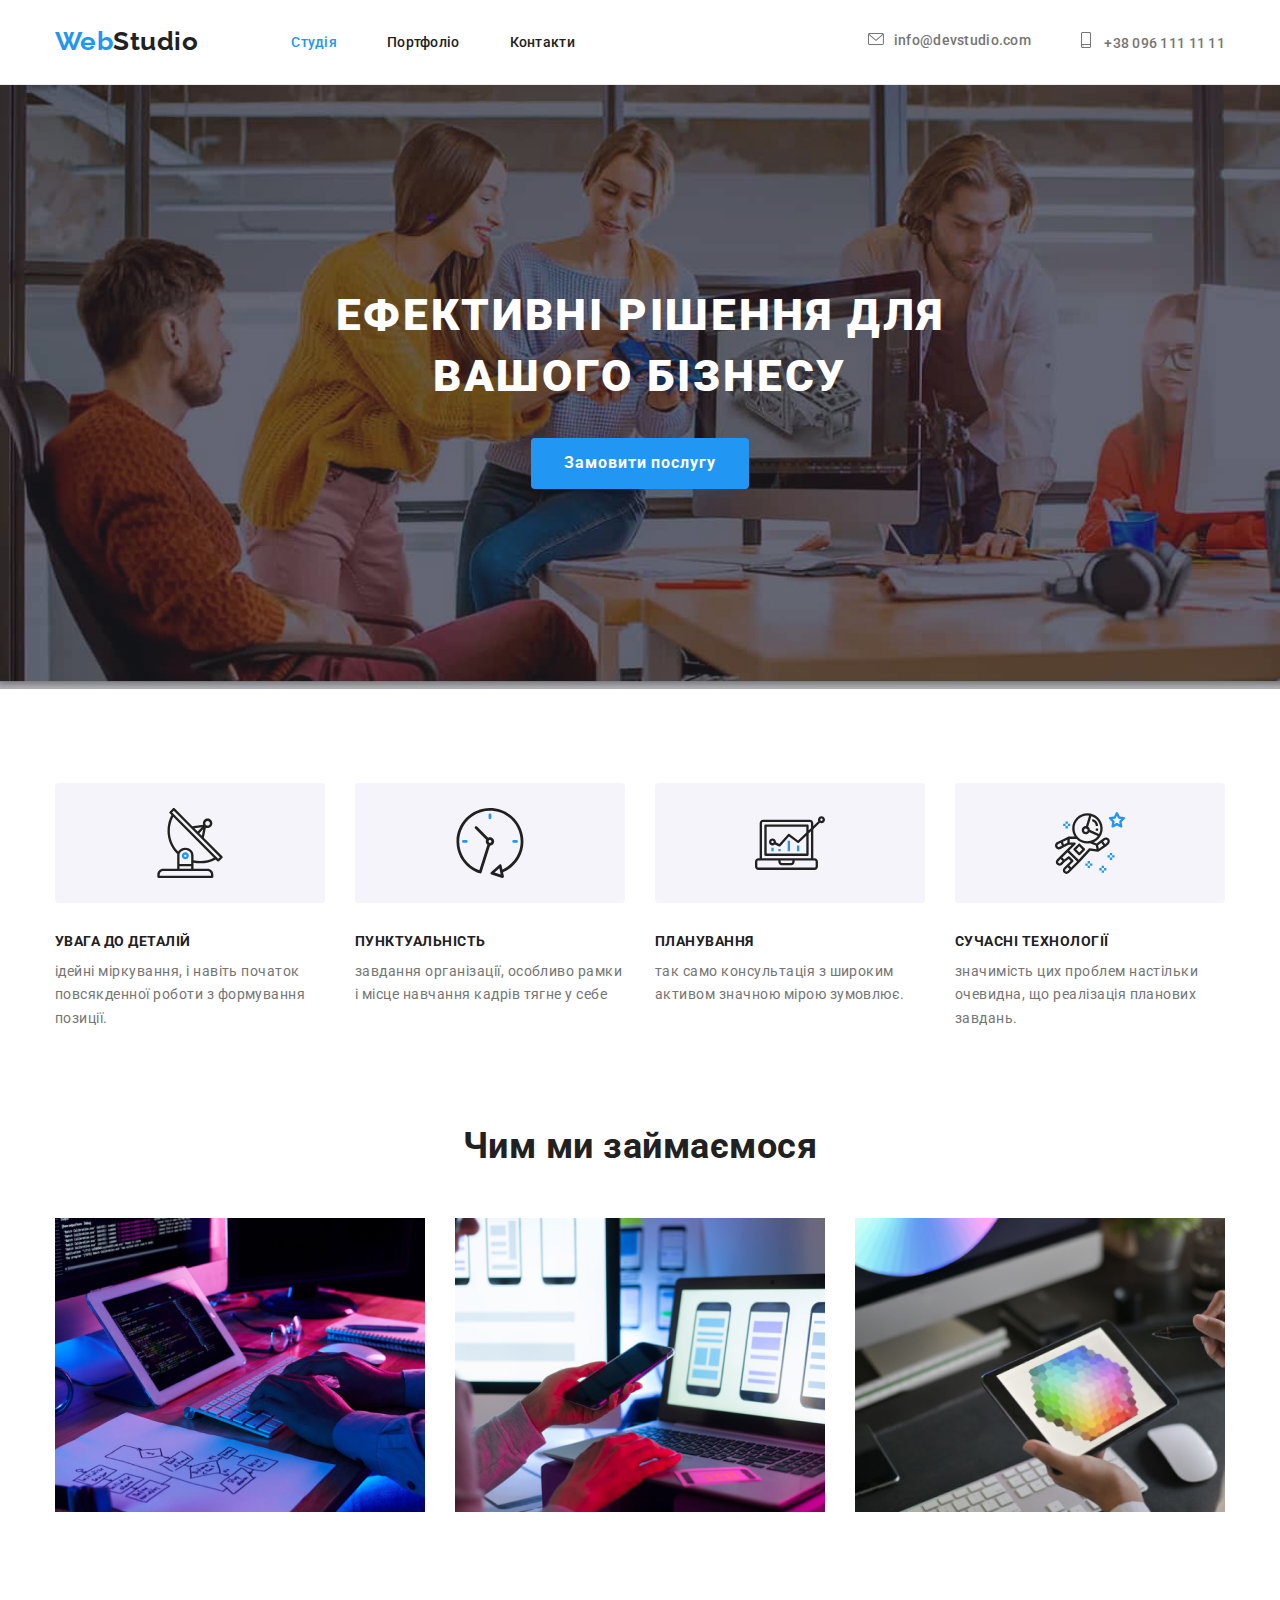
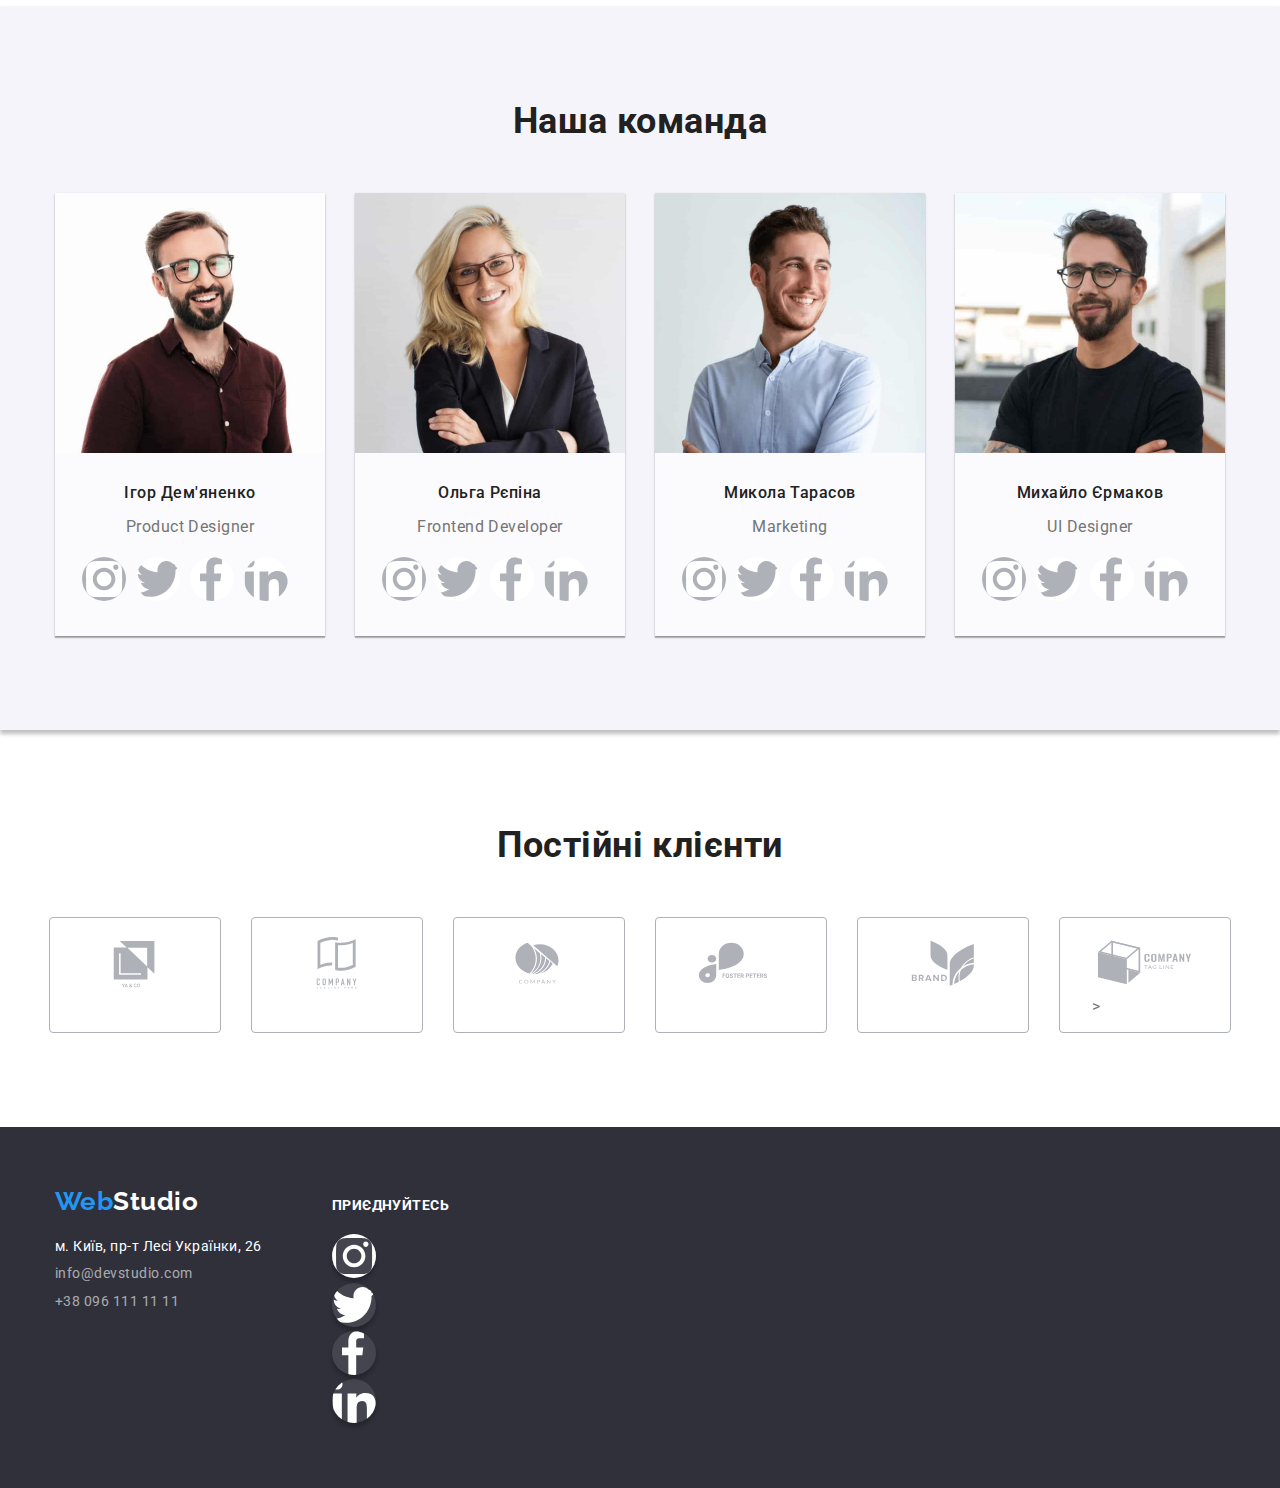
==== index.html @ 857926a3 "create-mistake" ====
<!DOCTYPE html>
<html lang="uk">
  <head>
    <meta charset="UTF-8" />
    <meta http-equiv="X-UA-Compatible" content="IE=edge" />
    <meta name="viewport" content="width=device-width, initial-scale=1.0" />
    <title>webStudio</title>
    <link
      href="https://fonts.googleapis.com/css2?family=Raleway:wght@700&family=Roboto+Condensed:wght@700&family=Roboto:wght@400;500;700;900&display=swap"
      rel="stylesheet"
    />
    <link
      rel="stylesheet"
      href="https://cdnjs.cloudflare.com/ajax/libs/modern-normalize/1.1.0/modern-normalize.min.css"
    />
    <link rel="stylesheet" href="./styles-css/styles.css" />
  </head>
  <body>
    <!--navigation-->

    <header class="page-header">
      <div class="conteiner main-container">
        <div class="naw-link">
          <nav class="naw-content">
            <a href="./index.html" class="logo-accent">
              Web<span class="logo">Studio</span></a>
            <ul class="site-nav list">
              <li class="item">
                <a href="./index.html" class="link current">Студія</a>
              </li>
              <li class="item">
                <a href="./portfolio.html" class="link">Портфоліо</a>
              </li>
              <li class="item"><a href="#" class="link">Контакти</a></li>
            </ul>
          </nav>
          <ul class="contact-nav list">
            <li class="contact-wrap">
              <a href="mailto:info@devstudio.com" class="contacts"> <svg viewBox="0 0 43 32" width="16" class="icon-contacts">
                <use xlink:href="./images/symbol-defs.svg#icon-envelope"></use>
              </svg>info@devstudio.com </a>
            </li>
            <li class="contact-wrap">
              <a href="tel:+380961111111" class="contacts"> <svg viewBox="0 0 20 32" width="10"class="icon-contacts">
                <use xlink:href="./images/symbol-defs.svg#icon-smartphone">
              </svg> +38 096 111 11 11</a>
            </li>
          </ul>
        </div>
      </div>
    </header>
    <main>
      <!--hero section-->
      <section class="hero">
        <div class="conteiner conteiner-hero">
         <h1 class="hero-title">Ефективні рішення для вашого бізнесу</h1>
          <button type="button" class="buttons-hero">Замовити послугу</button>
        </div>
      </section>
      <!--about section-->
      <section class="section section-about">
        <div class="conteiner container-about">
          
          <h2 class="visually-hidden">о компанії</h2>
          <ul class="feature list">
            <li class="feauter-item">
              <div class="icon-feauter"><svg viewBox="0 0 32 32" width="70">
                <use xlink:href="./images/symbol-defs.svg#icon-antenna"></use>
              </svg></div>
              <h3 class="title">увага до деталій</h3>
              <p class="text-feature">
                ідейні міркування, i навіть початок повсякденної роботи з
                формування позиції.
              </p>
            </li>
            <li class="feauter-item">
              <div class="icon-feauter"><svg viewBox="0 0 32 32" width="70">
                <use xlink:href="./images/symbol-defs.svg#icon-clock"></use>
              </svg></div>
              <h3 class="title">пунктуальність</h3>
              <p class="text-feature">
                завдання організації, особливо рамки i місце навчання кадрів
                тягне у себе
              </p>
            </li>
            <li class="feauter-item">
              <div class="icon-feauter">
              <svg viewBox="0 0 32 32" width="70">
                <use xlink:href="./images/symbol-defs.svg#icon-computer"></use>
              </svg>
              </div>
              <h3 class="title">планування</h3>
              <p class="text-feature">
                так само консультація з широким активом значною мірою зумовлює.
              </p>
            </li>
            <li class="feauter-item">
              <div class="icon-feauter">
              <svg viewBox="0 0 32 32" width="70">
                <use xlink:href="./images/symbol-defs.svg#icon-astronaut"></use>
              </svg>
              </div>
              <h3 class="title">сучасні технології</h3>
              <p class="text-feature">
                значимість цих проблем настільки очевидна, що реалізація
                планових завдань.
              </p>
            </li>
          </ul>
        </div>
      </section>
      <!--about prodgect-->
      <section class="section section-prodgect">
        <div class="conteiner container-prodgect">
          <h2 class="section-title">Чим ми займаємося</h2>
          <ul class="list prodgect-list">
            <li class="prodgect-item">
              <img
                class="img-item"
                src="./images/about-img-1.jpg"
                alt="створення сайту"
                width="370"
              />
            </li>
            <li class="prodgect-item">
              <img
                class="img-item"
                src="./images/about-img-2.jpg"
                alt="створення мобільних додатків"
                width="370"
              />
            </li>
            <li class="prodgect-item">
              <img
                class="img-item"
                src="./images/about-img-3.jpg"
                alt="нові технології"
                width="370"
              />
            </li>
          </ul>
        </div>
      </section>
      <!--about employees-->
      <section class="section section-employees">
        <div class="conteiner container-emploees">
          <h2 class="section-title">Наша команда</h2>
          <ul class="employees list">
            <li class="employees-item">
              <img
                class="item-employees"
                src="./images/our-emploeer-1.jpg"
                alt="працівник "
                width="270"
              />
              <div class="text-worker">
              <h3 class="coworcer">Ігор Дем'яненко</h3>
              <p class="work">Product Designer</p>
              <ul class="list icon-link">
                <li><a  href=""> <svg viewbox=" 0 0 100 100" width="20" class="icon icon-instagram"> <use xlink:href="./images/symbol-defs.svg#icon-instagram "></use></svg> </a> </li>
                <li><a href=""> <svg viewbox=" 0 0 100 100" width="20" class="icon icon-twitter">
                  <use xlink:href="./images/symbol-defs.svg#icon-twitter "></use>
                </svg> </a> </li>
                <li><a href=""> <svg viewbox=" 0 0 100 100" width="20" class="icon icon-facebook">
                    <use xlink:href="./images/symbol-defs.svg#icon-facebook "></use>
                  </svg></a></li>
                <li><a href=""> <svg viewbox=" 0 0 100 100" width="20" class="icon icon-linkedin">
                    <use xlink:href="./images/symbol-defs.svg#icon-linkedin"></use>
                  </svg> </a></li>
              </ul>
              </div>
            </li>
            <li class="employees-item">
              <img
                class="item-employees"
                src="./images/our-emploeer-2.jpg"
                alt="працівник"
                width="270"
              />
              <div class="text-worker">
              <h3 class="coworcer">Ольга Рєпіна</h3>
              <p class="work">Frontend Developer</p>
              <ul class="list icon-link">
                <li><a href=""> <svg viewbox=" 0 0 100 100" width="20" class="icon icon-instagram">
                      <use xlink:href="./images/symbol-defs.svg#icon-instagram "></use>
                    </svg></a> </li>
                <li><a href=""> <svg viewbox=" 0 0 100 100" width="20" class="icon icon-twitter">
                      <use xlink:href="./images/symbol-defs.svg#icon-twitter "></use>
                    </svg></a> </li>
                <li><a href=""> <svg viewbox=" 0 0 100 100" width="20" class="icon icon-facebook">
                      <use xlink:href="./images/symbol-defs.svg#icon-facebook "></use>
                    </svg></a></li>
                <li><a href=""> <svg viewbox=" 0 0 100 100" width="20" class="icon icon-linkedin">
                      <use xlink:href="./images/symbol-defs.svg#icon-linkedin"></use>
                    </svg></a></li>
              </ul>
              </div>
            </li>
            <li class="employees-item">
              <img
                class="item-employees"
                src="./images/our-emploeer-3.jpg"
                alt="працівник"
                width="270"
              />
              <div class="text-worker">
              <h3 class="coworcer">Микола Тарасов</h3>
              <p class="work">Marketing</p>
              <ul class="list icon-link">
                <li><a href=""> <svg viewbox=" 0 0 100 100" width="20" class="icon icon-instagram">
                      <use xlink:href="./images/symbol-defs.svg#icon-instagram "></use>
                    </svg> </a> </li>
                <li><a href=""> <svg viewbox=" 0 0 100 100" width="20" class="icon icon-twitter">
                      <use xlink:href="./images/symbol-defs.svg#icon-twitter "></use>
                    </svg></a> </li>
                <li><a href=""> <svg viewbox=" 0 0 100 100" width="20" class="icon icon-facebook">
                      <use xlink:href="./images/symbol-defs.svg#icon-facebook "></use>
                    </svg> </a></li>
                <li><a href=""> <svg viewbox=" 0 0 100 100" width="20" class="icon icon-linkedin">
                      <use xlink:href="./images/symbol-defs.svg#icon-linkedin"></use>
                    </svg>  </a></li>
              </ul>
              </div>
            </li>
            <li class="employees-item">
              <img
                class="item-employees"
                src="./images/our-emploeer-4.jpg"
                alt="працівник"
                width="270"
              />
              <div class="text-worker">
              <h3 class="coworcer">Михайло Єрмаков</h3>
              <p class="work">UI Designer</p>
              <ul class="list icon-link">
                <li><a href=""> <svg viewbox=" 0 0 100 100" width="20" class="icon icon-instagram">
                      <use xlink:href="./images/symbol-defs.svg#icon-instagram "></use>
                    </svg> </a> </li>
                <li><a href=""> <svg viewbox=" 0 0 100 100" width="20" class="icon icon-twitter">
                      <use xlink:href="./images/symbol-defs.svg#icon-twitter "></use>
                    </svg> </a> </li>
                <li><a href=""> <svg viewbox=" 0 0 100 100" width="20" class="icon icon-facebook">
                      <use xlink:href="./images/symbol-defs.svg#icon-facebook "></use>
                    </svg></a></li>
                <li><a href=""> <svg viewbox=" 0 0 100 100" width="20" class="icon icon-linkedin">
                      <use xlink:href="./images/symbol-defs.svg#icon-linkedin"></use>
                    </svg></a></li>
              </ul>
              </div>
            </li>
          </ul>
        </div>
      </section>
      <!-- our clients -->
      <section class="section section-clients ">
        <div class="conteiner">
        <h2 class="  section-title">Постійні клієнти</h2>
        <ul class="list our-clients" >
          <li class="item-clients"><a href=""><svg viewBox="0 0 57 32" width="106"  class ="icon-clients"><use xlink:href="./images/symbol-defs.svg#icon-yoco"></use></svg></a></li>
          <li class="item-clients"><a href=""><svg viewBox="0 0 57 32" width="106"class="icon-clients"> <use xlink:href="./images/symbol-defs.svg#icon-taglinhere"></use></svg></a></li>
          <li class="item-clients"><a href=""><svg viewBox="0 0 57 32" width="106" class="icon-clients"><use xlink:href="./images/symbol-defs.svg#icon-company"></use> </svg></a> </li>
          <li class="item-clients"><a href=""><svg viewBox="0 0 57 32" width="106" class="icon-clients"><use xlink:href="./images/symbol-defs.svg#icon-fosterpeters"></use> </svg></a> </li>
          <li class="item-clients"><a href=""><svg viewBox="0 0 57 32" width="106"class="icon-clients"><use xlink:href="./images/symbol-defs.svg#icon-brend"></use></svg></a></li>
          <li class="item-clients"><a href=""><svg viewBox="0 0 57 32" width="106" class="icon-clients"><use xlink:href="./images/symbol-defs.svg#icon-tagline"></use> </svg></a>></a> </li>
        </ul>
        </div>
      </section>
    </main>

    <!--about footer-->
    <footer class="footer">
      <div class=" conteiner footer-link">
      <div class=" conteiner-foot">
        <a href="./index.html" class="foot-accent"
          >Web<span class="logo-foot">Studio</span>
        </a>
        <address>
          <ul class="adress-foot list">
            <li class="foot-item">
              <a
                href="https://maps.google.ua"
                target="_blank"
                rel="noopener noreferre"
                class="adress"
                >м. Київ, пр-т Лесі Українки, 26
              </a>
            </li>
            <li class="foot-item">
              <a href="mailto:info@devstudio.com" class="adress item"
                >info@devstudio.com</a
              >
            </li>
            <li class="foot-item">
              <a href="tel:+380961111111" class="adress item"
                >+38 096 111 11 11</a
              >
            </li>
          </ul>
        </address>
      </div>
      <div class="social-link">
        <h4 class="title-social">приєднуйтесь</h4>
        <ul class="social-footer list">
          <li class="icon-social"> <a href=""></a> <svg viewbox=" 0 0 100 100" width="20"   class="icon-footer icon-instagram">
              <use xlink:href="./images/symbol-defs.svg#icon-instagram "></use>
            </svg><a></a></li>
          <li class="icon-social"><a href=""> <svg viewbox=" 0 0 100 100" width="20" class="icon-footer icon-twitter">
              <use xlink:href="./images/symbol-defs.svg#icon-twitter "></use>
            </svg></a></li>
          <li class="icon-social"><a href=""> <svg viewbox=" 0 0 100 100" width="20" class="icon-footer icon-facebook">
              <use xlink:href="./images/symbol-defs.svg#icon-facebook "></use>
            </svg></a></li>
          <li class="icon-social"><a href=""> <svg viewbox=" 0 0 100 100" width="20" class="icon-footer icon-linkedin">
              <use xlink:href="./images/symbol-defs.svg#icon-linkedin"></use>
            </svg></a></li>
        </ul>
      </div>
      </div>
    </footer>
  </body>
</html>
---- styles-css/styles.css ----
:root {
  --primary-text-color:#757575 ;
  --title-text-color:#212121 ;
  --accent-text: #2196F3 ;
  --accent-battons-hover:#188CE8;
  --background-main-color:#F5F5F5;
  --background-second-color : #F5F4FA;
  --bacground-accent-color:#2F303A ;
  --white-color:#FFFFFF ;
  --background-footer-color:#2F303A;
  --color-wite-transporet:rgba(255, 255, 255, 0.6);
  --background-icon: #AFB1B8;
}
h1, h2, h3, h4, h5 ,h6, ul, p {
    margin:0;
}
ul{
    padding-left: 0; 
    margin: 0;
}
body {
 background-color:var(--background-color) ;
 color: var(--primary-text-color);
 font-family: Roboto, sans-serif;
 letter-spacing: 0.03em;
}
a{
    text-decoration: none;
}

.conteiner {
    width: 1200px;
    margin: 0 auto;
    padding-left: 15px;
    padding-right: 15px;

}
/* hide */
.visually-hidden {
    position: absolute;
    white-space: nowrap;
    width: 1px;
    height: 1px;
    overflow: hidden;
    border: 0;
    padding: 0;
    clip: rect(0 0 0 0);
    clip-path: inset(50%);
    margin: -1px;
}
.list {
    list-style: none;
}
 /* heder  */
 
 
 .page-header {
    background-color: var(--color-wite-transporet);
    border-bottom: 1px solid #ECECEC;
 }

/* логотип */
.logo-accent {
    color: var(--accent-text);
}
.logo {
  color: var(--title-text-color)  ;
}
.logo-accent {
    margin-right: 93px;
    padding-top: 24px;
    padding-bottom: 25px;
    display: block;
    font-family: 'Raleway', sans-serif;
    font-size: 26px;
    font-weight:700;
    line-height:1.19 ;
    text-decoration: none;


    
}
/* main naw */
 .naw-link {
    display: flex;
    align-items: center;
}
/* навигация  */
.naw-content{
    display: flex;
    align-items: center;
}

.site-nav {
    display: flex;
}
.site-nav .item {
    margin-right: 50px;
}
.site-nav .item:last-child {
    margin-right: 0;
}
 .site-nav .link {
    display: block;
    padding-top: 32px;
    padding-bottom: 32px;
    
    color: var(--title-text-color);
    font-weight: 500;
    font-size: 14px;
    line-height: 1.2;
    letter-spacing: 0.02em;
    text-decoration:none;
    
}
.site-nav .link:hover,
.site-nav .link:focus {
    color: var(--accent-text);
}
.site-nav .link.current {
    color: var(--accent-text);
    } 
   
    /* contact-nav */
    

  .icon-contacts {
    margin-right: 10px;
  }
 
.contact-nav { 
    display: flex;
    margin-left: auto;
}
        
  .contact-wrap:first-of-type { 
    margin-right:50px;
}
 .icon-contacts{
fill: currentColor;
 }
 .contact-wrap:hover svg{
    fill: var(--accent-text);
 }
.contact-wrap .contacts {
    display: block;
    padding-top: 32px;
    padding-bottom: 32px;
    margin-right:0 ;

    color:var(--primary-text-color);
    font-weight: 500;
    font-size: 14px;
    line-height: 1.2;
    letter-spacing: 0.02em;
    text-decoration: none;
    
}

.contact-nav .contacts:hover,
.contact-nav .contacts:focus {
    color: var(--accent-text);
}
.contact-nav .contacts.current {
    color:var(--accent-text);
}

/* hero */
.hero {
    background-image:linear-gradient( rgba(47, 48, 58, 0.4),rgba(47, 48, 58, 0.4)) , url("../images/heroimg.jpg") ;
    background-repeat: no-repeat;
    background-size: cover;
    margin: auto;
    text-align: center;
    padding-top: 200px;
    padding-bottom: 200px;
    max-width: 1600px;
    margin: 0 auto;
}


    .hero .hero-title {
    max-width: 696px;
    margin: 0 auto 30px;


    color: var(--white-color);
    font-weight: 900;
    font-size: 44px;
    line-height:1.4;
    letter-spacing: 0.06em;
    text-align: center;
    text-transform: uppercase;
     }

.buttons-hero {
    color: var(--white-color);
    background-color: var(--accent-text);
    font-family: Roboto;
    font-weight: 700;
    font-size: 16px;
    line-height: 1.8;
    letter-spacing: 0.06em;

    cursor: pointer;
    border-radius: 4px;
    padding: 10px 32px;
    min-width: 216px;
    
    text-align: center;
    border: 1px solid transparent
    }

 .buttons-hero:hover,
 .buttons-hero:focus {
    background-color: var(--accent-battons-hover);
    
 }

 /* about section */
 .feature{
    display: flex;
    flex-wrap: wrap;
    
 }
 .feauter-item{
    flex-basis: calc(100% / 4 - 30px);
    margin-left: 30px;}
   
.feature :first-child {
    margin-left: 0px;
}
   
 .section-about {
    padding-top: 94px;
    padding-bottom: 94px;
 }

.section .section-title {
    color: var(--title-text-color);
    font-weight: 700;
    font-size: 36px;
    line-height: 1.2;
    text-align: center;
    margin-bottom: 50px;
    
}
.feature .title { 
  color:var(--title-text-color) ; 
    font-weight: 700;
    font-size: 14px;
    line-height: 1.2;
    text-transform: uppercase;
    margin-bottom: 10px;

    
}
.feature .text-feature {
    font-weight: 400;
    font-size: 14px;
    line-height: 1.7;
    width: 270px; 
    display: block;
    
}
/* about-prodgect */
.icon-feauter{
    display: flex;
    align-items: center;
    justify-content: center;
    border-radius: 4px;
    background-color: #F5F4FA;
    padding: 25px 100px;
    margin-bottom: 30px;
}

.prodgect-list{
    display: flex;
}

.prodgect-item {
    flex-basis: calc(100% / 3);
    margin-right:  30px;
    }
 .prodgect-item:last-of-type {
        margin-right: 0 ;
    }
    
.img-item {
    display: block;
    }
.section-prodgect{
    padding-bottom: 94px;
}

   
/* employee list */
.section-employees{
    padding-top: 94px;
    padding-bottom: 94px;
    background-color: var(--background-second-color);
    box-shadow: 0px 4px 4px rgba(0, 0, 0, 0.25);
}
.employees {
    display: flex;
    flex-wrap: wrap;
    margin-right: -30px;
    
}
.employees-item {
    display: block;
}
.employees-item {
    flex-basis: calc(100% / 4 -30px);
    margin-right: 30px;
    text-align: center;
    box-shadow: 0px 1px 3px rgba(0, 0, 0, 0.12), 0px 1px 1px rgba(0, 0, 0, 0.14), 0px 2px 1px rgba(0, 0, 0, 0.2);
    }
.item-employees {
    display: block;
    max-width: 100%;
}

.employees .coworcer  {
    color: var(--title-text-color);
    font-weight: 500;
    font-size: 16px;
    line-height: 1.2;
    margin-bottom: 10px;
}
  .coworcer .work {
  font-weight: 400;
  font-size: 16px;
  line-height: 1.2;
  
  }
.text-worker{
    padding-top: 30px;
    padding-bottom: 30px ;
    background-color: var(--color-wite-transporet);
}
.icon-link {
    display: flex;
    justify-content: center;
    }
 
   .icon {
   width:44px ;
   height:44px;
   margin-top: 16px;
   margin-right: 10px;
   fill: var(--background-icon);
   background: var(--white-color);
   background-size: 20px;
   border-radius: 50%
}
    
   .icon:hover,
   .icon:focus{
    background: var(--accent-text);
    fill: var(--white-color);
   }
  
   
    
    
/* our-clients */
.section-clients {
    padding-top: 94px;
    padding-bottom: 94px;
}

.our-clients{
   display: flex;
   justify-content: center;
}
 .item-clients {
    margin-right: 30px;
    border-radius: 4px;
    border: 1px solid var(--background-icon);
    fill: var(--background-icon);
    border: 1px solid var(--background-icon);
    padding: 16px 32px;
    }
.icon-clients {
    fill: var(--background-icon);
    
    }
    .item-clients:last-of-type{
            margin-right: 0;}
    
    
        .icon-clients:hover,
        .icon-clients:focus {
          fill: #2196F3 ;
        }
        .item-clients:hover ,
        .item-clients:focus {
        border: 1px solid #2196F3;
        }
    
    
/* footer */


.footer {
    background-color:var(--background-footer-color) ;
    padding-top: 60px;
    padding-left: 0px;
    padding-bottom: 60px;
}
 
.foot-accent {
display: inline-block;

    color: var(--accent-text);
    font-family: Raleway ;
    font-size: 26px;
    font-weight: 700;
    margin-bottom: 20px;
}
 .logo-foot {
        color: var(--white-color);
        }
  .foot-item {
    margin-bottom: 9px;
}

.adress-foot .adress {
    color: var(--white-color);
    font-style: normal;
    text-decoration: none;
    font-size: 14px;
}
 .adress-foot .item {
    color: var(--color-wite-transporet);
 }
.adress-foot .adress:hover ,
.adress-foot .adress:focus {
    color: var(--accent-text);
}
 .adress-foot :last-child {
    margin-bottom: 0px;
}
 /* social network */
 
   .footer-link {
    display: flex;
    align-items: baseline;
    
    }
    
    .social-link {
   
    margin-left: 70px;
    }
    
    .icon-footer {
        
    fill: var(--white-color);
    border-radius: 50%;
    background-color: rgba(255, 255, 255, 0.1) ;
    box-sizing: border-box;
    width: 44px;
    height: 44px;
    box-shadow: 0px 4px 4px rgba(0, 0, 0, 0.25);
    }

.icon-footer:hover,
.icon-footer:focus {
    background-color: var(--accent-battons-hover);
}

    
    .title-social {
    display: inline-block;
    margin-bottom: 20px;
    font-family: Roboto;
    font-weight: 700;
    color: var(--white-color);
    font-size: 14px;
    line-height: 1.14em;
    letter-spacing: 0.03em;
    text-transform: uppercase;
 }

/* portfolio navigations  */
.section-portfolio {
    padding-top: 94px;
    padding-bottom: 94px;

}
.filter {
    display: flex;
    justify-content: center;
    margin-bottom: 50px;
    
    
}
.item-button {
    margin-left: 8px;
    
    
}
 .item-button:first-of-type {
    margin-left: 0;
 }
.buttons {
    cursor: pointer;
    border-radius: 4px;
    padding: 6px 22px;
    min-width: 103px;
    border: 1px solid transparent;
    
    
   background-color:var(--background-second-color) ;
   color: var(--title-text-color);
   font-family: Roboto;
   font-weight: 500;
   font-size: 16px;
   line-height: 1.6;
   font-family: Roboto;
   }


.buttons:hover,
.buttons:focus {
background-color: var(--accent-text);
border:1px solid transparent ;
color: var(--white-color);
box-shadow: 0px 4px 4px rgba(0, 0, 0, 0.25);
}

/* portfolio prodjekt */ 

.project{
    padding: 0;
    display: flex;
    flex-wrap: wrap;
    gap: 30px ;
    
}
 .project >.item-work {
    flex-basis: calc(100% / 3 - 30px);
   
 }
 
 .img-work {
    display: block;
    max-width: 100%;
 }
 .cards-name {
    padding: 20px 24px;
    border: 1px solid #EEEEEE;
    border-top: none;
          
 }

.title-project {
    color: var(--title-text-color);
    font-weight: 700;
    font-size: 18px;
    line-height: 2;
    letter-spacing: 0.06em ;
    margin-bottom: 4px;
    
}
.work {
    font-weight: 400;
    color: var(--primary-text-color);
    font-size: 16px;
    line-height: 1.8;
    }

.link-img {
display:block;
}
.link-img:hover,
.link-img:focus {
box-shadow:0px 4px 4px rgba(0, 0, 0, 0.25);
}
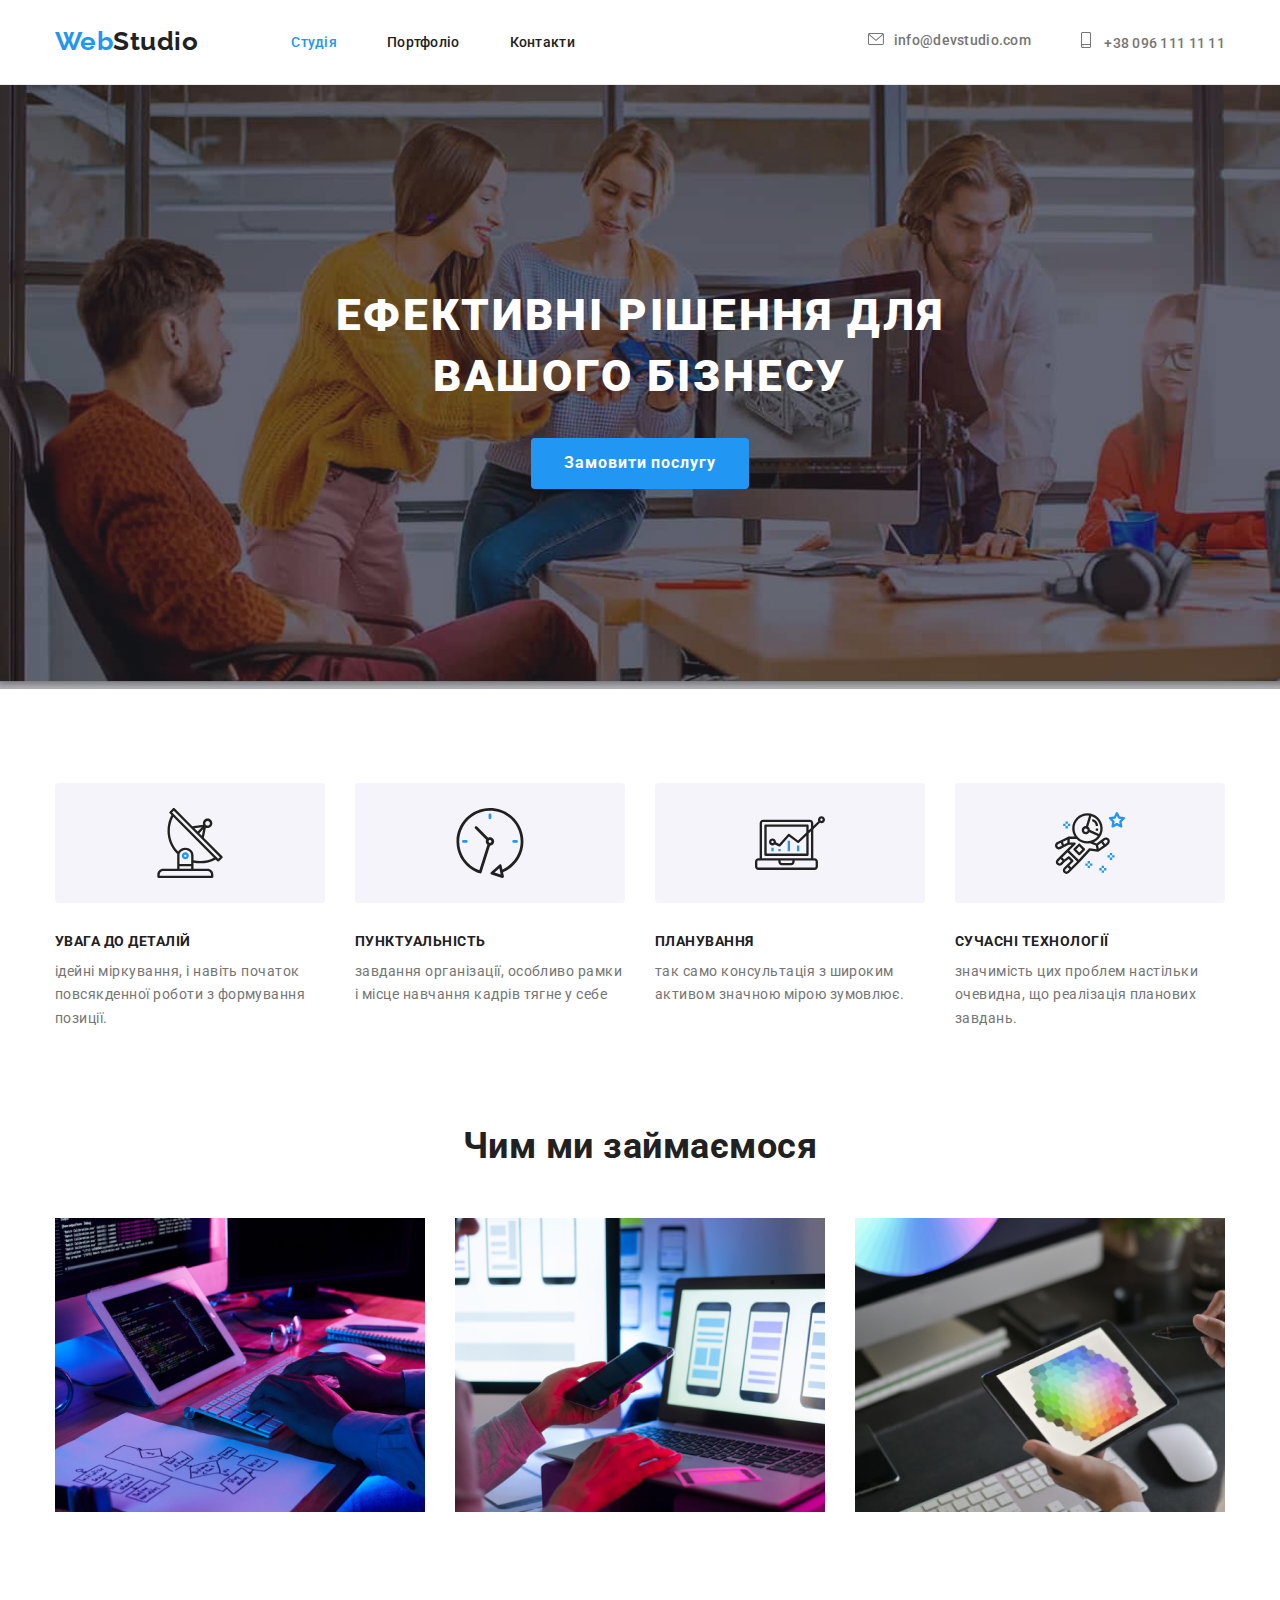
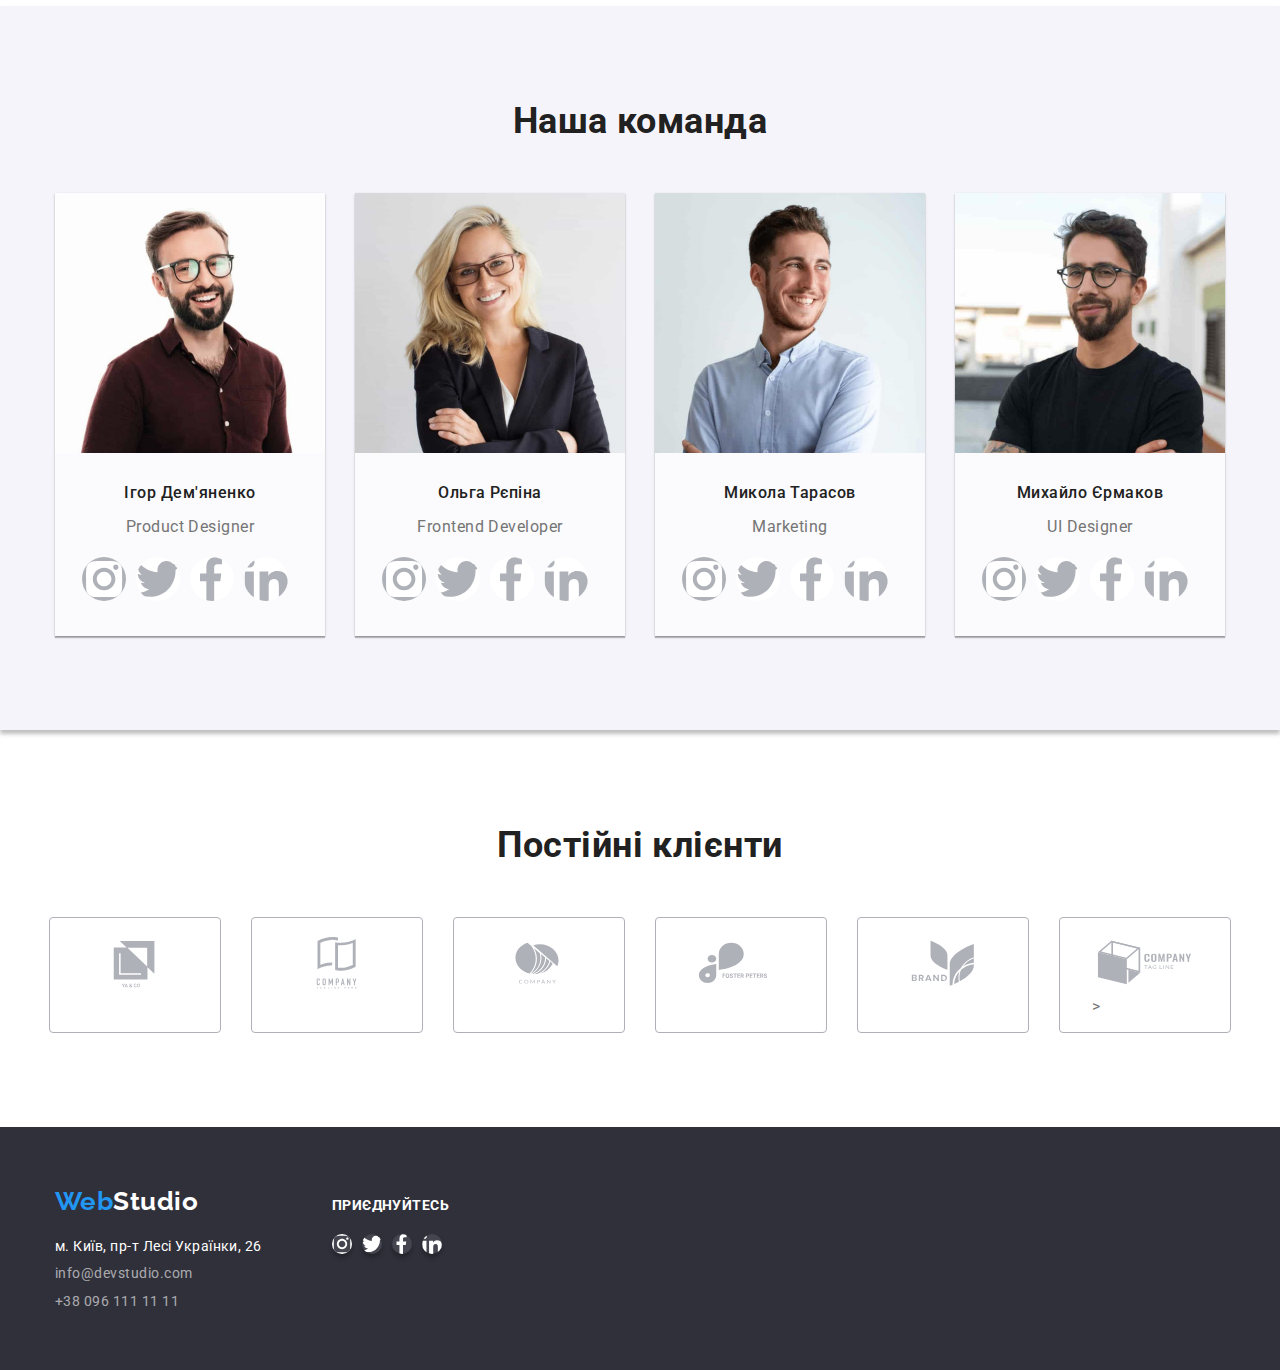
==== commit 19c10b72: "createe-footer" ====
--- a/index.html
+++ b/index.html
@@ -301,16 +301,16 @@
       <div class="social-link">
         <h4 class="title-social">приєднуйтесь</h4>
         <ul class="social-footer list">
-          <li class="icon-social"> <a href=""></a> <svg viewbox=" 0 0 100 100" width="20"   class="icon-footer icon-instagram">
+          <li class="icon-social"> <a class="link-footer" href=""></a> <svg  width="20" height="20"  class="icon-footer icon-instagram">
               <use xlink:href="./images/symbol-defs.svg#icon-instagram "></use>
             </svg><a></a></li>
-          <li class="icon-social"><a href=""> <svg viewbox=" 0 0 100 100" width="20" class="icon-footer icon-twitter">
+          <li class="icon-social"><a class="link-footer" href=""> <svg  width="20" height="20" class="icon-footer icon-twitter">
               <use xlink:href="./images/symbol-defs.svg#icon-twitter "></use>
             </svg></a></li>
-          <li class="icon-social"><a href=""> <svg viewbox=" 0 0 100 100" width="20" class="icon-footer icon-facebook">
+          <li class="icon-social"><a class="link-footer"href=""> <svg  width="20"height="20" class="icon-footer icon-facebook">
               <use xlink:href="./images/symbol-defs.svg#icon-facebook "></use>
             </svg></a></li>
-          <li class="icon-social"><a href=""> <svg viewbox=" 0 0 100 100" width="20" class="icon-footer icon-linkedin">
+          <li class="icon-social"><a class="link-footer"href=""> <svg width="20"height="20" class="icon-footer icon-linkedin">
               <use xlink:href="./images/symbol-defs.svg#icon-linkedin"></use>
             </svg></a></li>
         </ul>
--- a/styles-css/styles.css
+++ b/styles-css/styles.css
@@ -448,22 +448,27 @@
    .footer-link {
     display: flex;
     align-items: baseline;
-    
-    }
-    
+    }
+     .social-footer{
+        display:flex;
+        gap: 10px;
+     }
     .social-link {
-   
+    width: 44px;
+    height: 44px;
     margin-left: 70px;
     }
+    .link-footer{
+        justify-content: center;
+        display: flex;
+        align-items: center;
+    }
     
     .icon-footer {
-        
     fill: var(--white-color);
     border-radius: 50%;
     background-color: rgba(255, 255, 255, 0.1) ;
     box-sizing: border-box;
-    width: 44px;
-    height: 44px;
     box-shadow: 0px 4px 4px rgba(0, 0, 0, 0.25);
     }
 
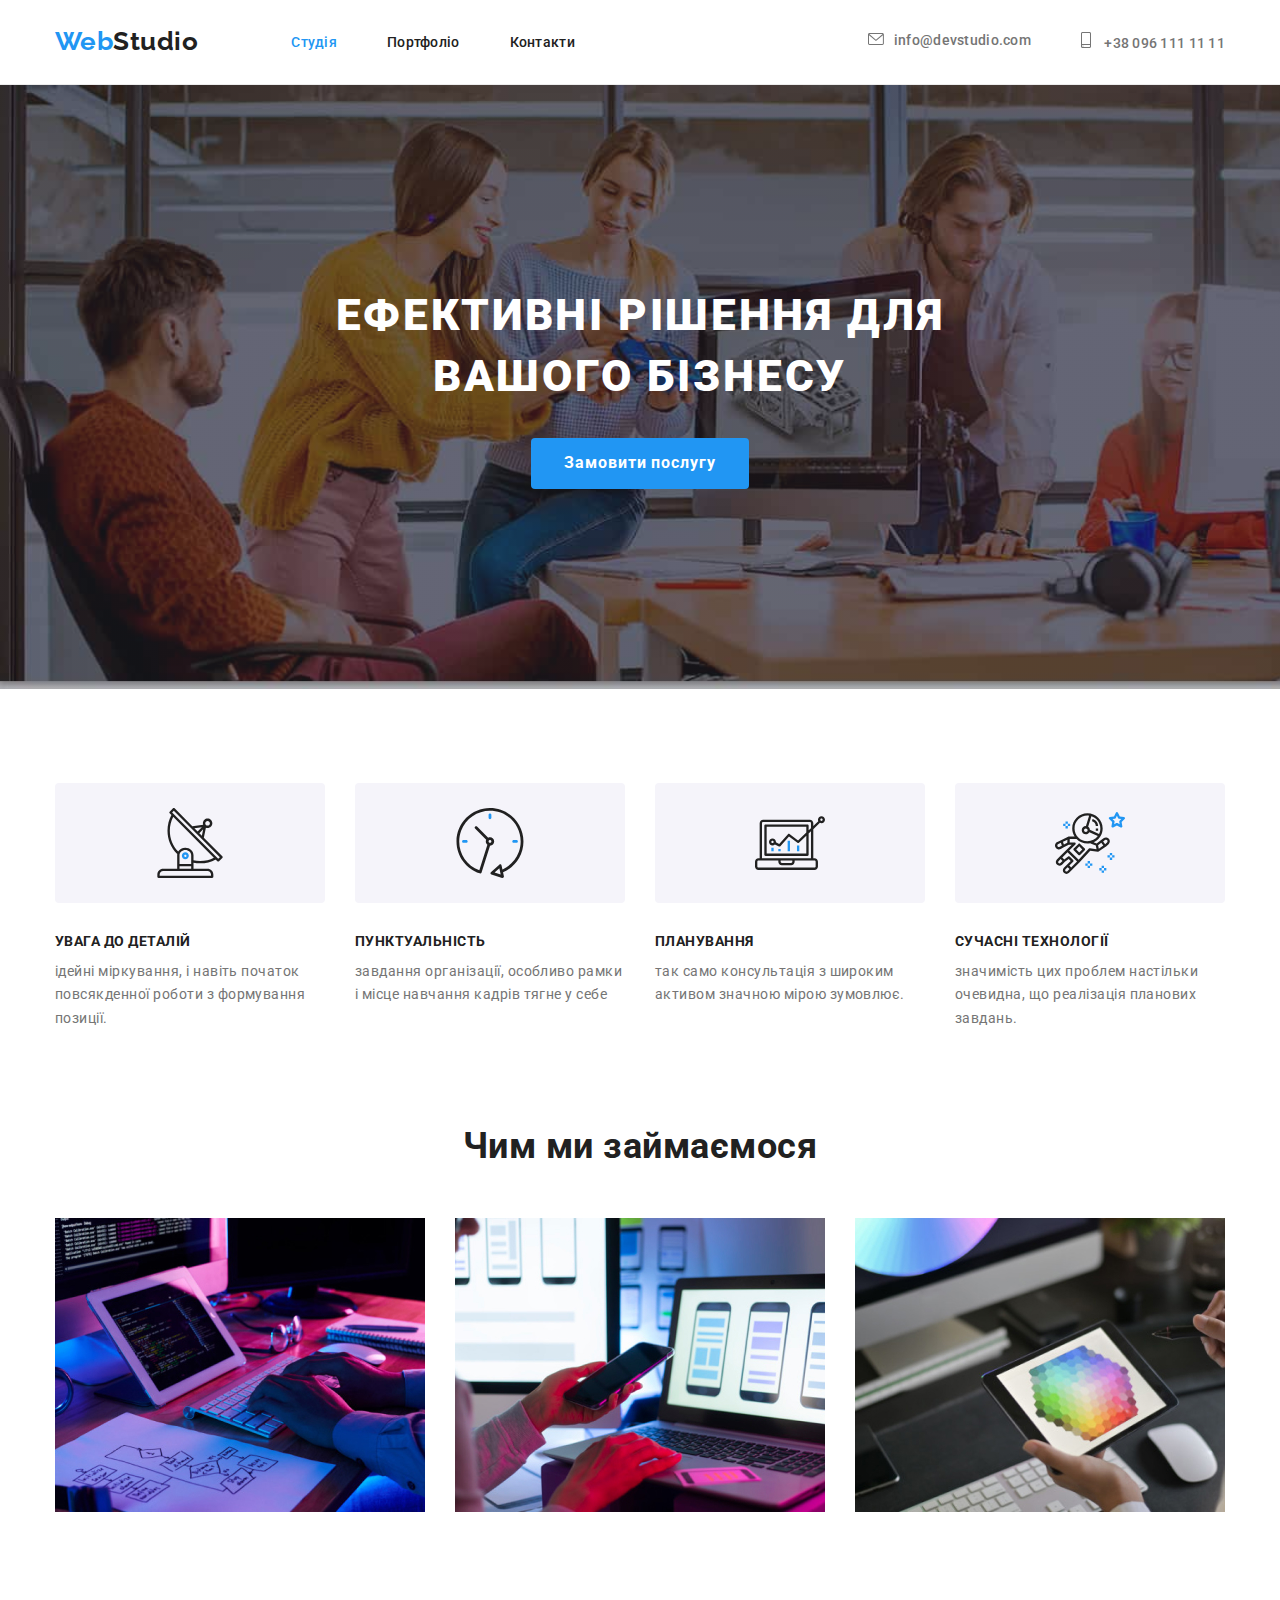
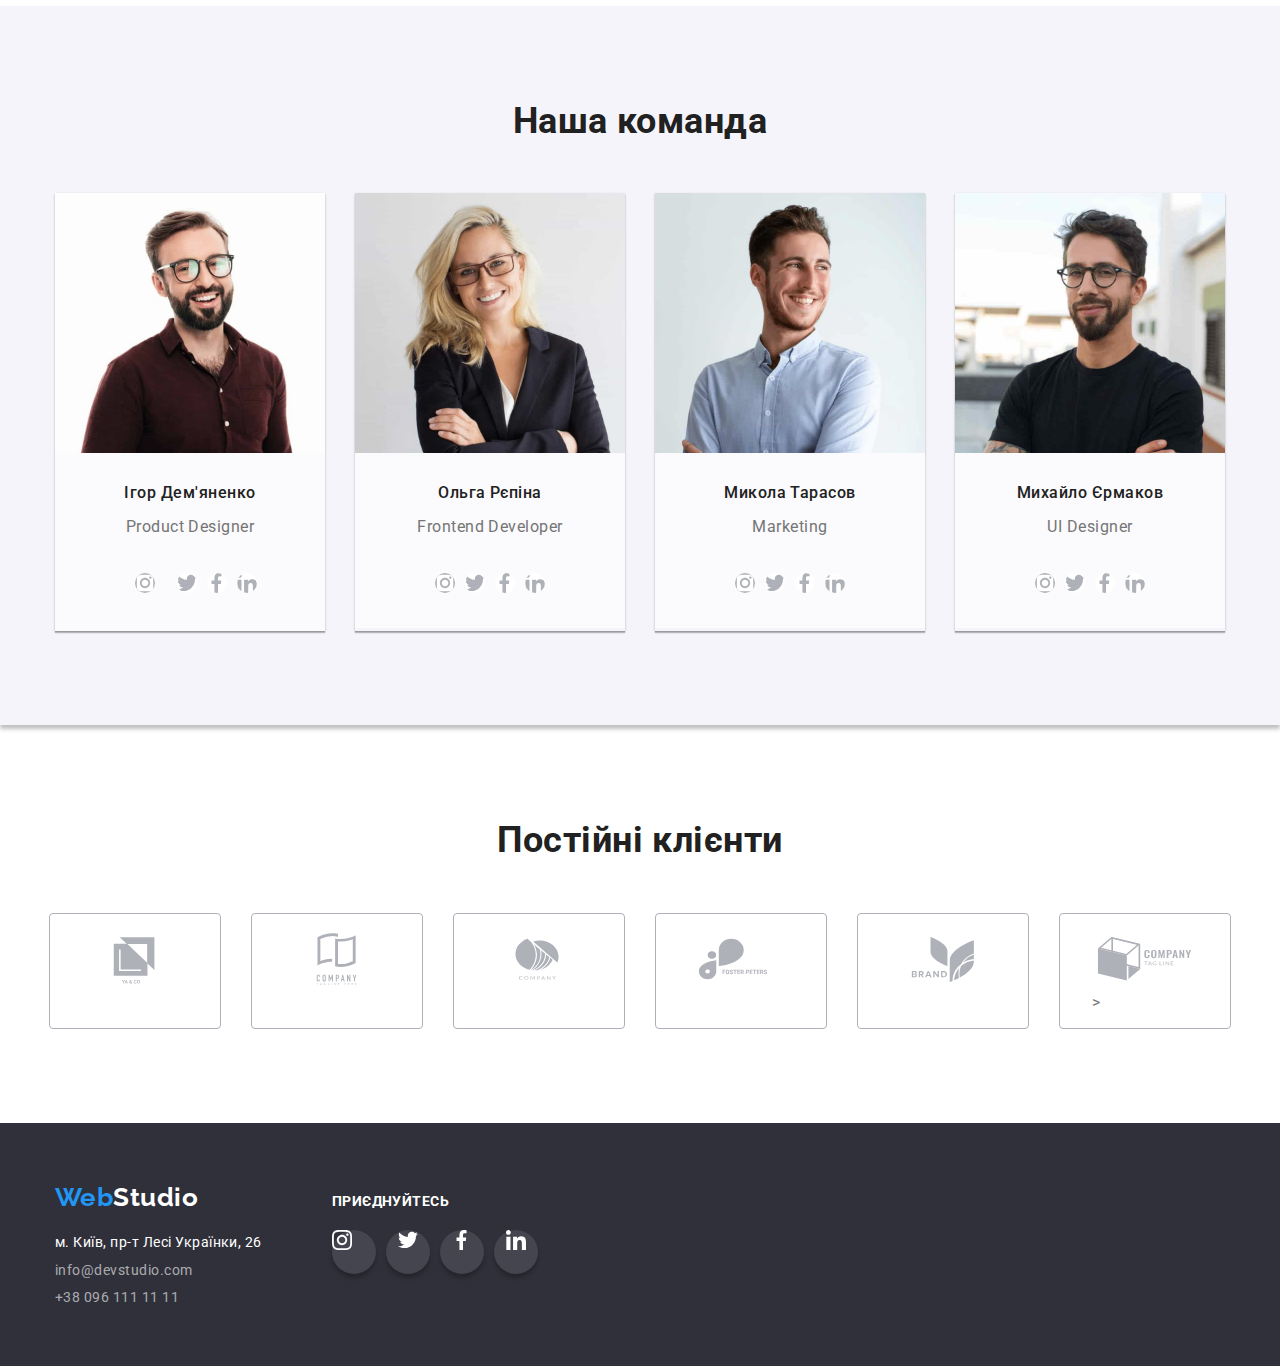
==== commit 053d9c66: "corect" ====
--- a/index.html
+++ b/index.html
@@ -36,12 +36,12 @@
           </nav>
           <ul class="contact-nav list">
             <li class="contact-wrap">
-              <a href="mailto:info@devstudio.com" class="contacts"> <svg viewBox="0 0 43 32" width="16" class="icon-contacts">
+              <a href="mailto:info@devstudio.com" class="contacts"> <svg  width="16"height="12" class="icon-contacts">
                 <use xlink:href="./images/symbol-defs.svg#icon-envelope"></use>
               </svg>info@devstudio.com </a>
             </li>
             <li class="contact-wrap">
-              <a href="tel:+380961111111" class="contacts"> <svg viewBox="0 0 20 32" width="10"class="icon-contacts">
+              <a href="tel:+380961111111" class="contacts"> <svg width="10" height="16"class="icon-contacts">
                 <use xlink:href="./images/symbol-defs.svg#icon-smartphone">
               </svg> +38 096 111 11 11</a>
             </li>
@@ -157,14 +157,14 @@
               <h3 class="coworcer">Ігор Дем'яненко</h3>
               <p class="work">Product Designer</p>
               <ul class="list icon-link">
-                <li><a  href=""> <svg viewbox=" 0 0 100 100" width="20" class="icon icon-instagram"> <use xlink:href="./images/symbol-defs.svg#icon-instagram "></use></svg> </a> </li>
-                <li><a href=""> <svg viewbox=" 0 0 100 100" width="20" class="icon icon-twitter">
+                <li class="link-li"><a  href=""> <svg  width="20" height="20" class="icon icon-instagram"> <use xlink:href="./images/symbol-defs.svg#icon-instagram "></use></svg> </a> </li>
+                <li clas="link-li"><a href=""> <svg  width="20" height="20" class="icon icon-twitter">
                   <use xlink:href="./images/symbol-defs.svg#icon-twitter "></use>
                 </svg> </a> </li>
-                <li><a href=""> <svg viewbox=" 0 0 100 100" width="20" class="icon icon-facebook">
+                <li clas="link-li"><a href=""> <svg  width="20" height="20" class="icon icon-facebook">
                     <use xlink:href="./images/symbol-defs.svg#icon-facebook "></use>
                   </svg></a></li>
-                <li><a href=""> <svg viewbox=" 0 0 100 100" width="20" class="icon icon-linkedin">
+                <li clas="link-li"><a href=""> <svg  width="20" height="20" class="icon icon-linkedin">
                     <use xlink:href="./images/symbol-defs.svg#icon-linkedin"></use>
                   </svg> </a></li>
               </ul>
@@ -181,16 +181,16 @@
               <h3 class="coworcer">Ольга Рєпіна</h3>
               <p class="work">Frontend Developer</p>
               <ul class="list icon-link">
-                <li><a href=""> <svg viewbox=" 0 0 100 100" width="20" class="icon icon-instagram">
+                <li clas="link-li"><a href=""> <svg  width="20"height="20" class="icon icon-instagram">
                       <use xlink:href="./images/symbol-defs.svg#icon-instagram "></use>
                     </svg></a> </li>
-                <li><a href=""> <svg viewbox=" 0 0 100 100" width="20" class="icon icon-twitter">
+                <li clas="link-li"><a href=""> <svg  width="20" height="20" class="icon icon-twitter">
                       <use xlink:href="./images/symbol-defs.svg#icon-twitter "></use>
                     </svg></a> </li>
-                <li><a href=""> <svg viewbox=" 0 0 100 100" width="20" class="icon icon-facebook">
+                <li clas="link-li"><a href=""> <svg  width="20" height="20" class="icon icon-facebook">
                       <use xlink:href="./images/symbol-defs.svg#icon-facebook "></use>
                     </svg></a></li>
-                <li><a href=""> <svg viewbox=" 0 0 100 100" width="20" class="icon icon-linkedin">
+                <li clas="link-li"><a href=""> <svg  width="20" height="20" class="icon icon-linkedin">
                       <use xlink:href="./images/symbol-defs.svg#icon-linkedin"></use>
                     </svg></a></li>
               </ul>
@@ -207,16 +207,16 @@
               <h3 class="coworcer">Микола Тарасов</h3>
               <p class="work">Marketing</p>
               <ul class="list icon-link">
-                <li><a href=""> <svg viewbox=" 0 0 100 100" width="20" class="icon icon-instagram">
+                <li clas="link-li"><a href=""> <svg  width="20" height="20" class="icon icon-instagram">
                       <use xlink:href="./images/symbol-defs.svg#icon-instagram "></use>
                     </svg> </a> </li>
-                <li><a href=""> <svg viewbox=" 0 0 100 100" width="20" class="icon icon-twitter">
+                <li clas="link-li"><a href=""> <svg  width="20" height="20" class="icon icon-twitter">
                       <use xlink:href="./images/symbol-defs.svg#icon-twitter "></use>
                     </svg></a> </li>
-                <li><a href=""> <svg viewbox=" 0 0 100 100" width="20" class="icon icon-facebook">
+                <li clas="link-li"><a href=""> <svg  width="20" height="20" class="icon icon-facebook">
                       <use xlink:href="./images/symbol-defs.svg#icon-facebook "></use>
                     </svg> </a></li>
-                <li><a href=""> <svg viewbox=" 0 0 100 100" width="20" class="icon icon-linkedin">
+                <li clas="link-li"><a href=""> <svg width="20" height="20" class="icon icon-linkedin">
                       <use xlink:href="./images/symbol-defs.svg#icon-linkedin"></use>
                     </svg>  </a></li>
               </ul>
@@ -233,16 +233,16 @@
               <h3 class="coworcer">Михайло Єрмаков</h3>
               <p class="work">UI Designer</p>
               <ul class="list icon-link">
-                <li><a href=""> <svg viewbox=" 0 0 100 100" width="20" class="icon icon-instagram">
+                <li clas="link-li"><a href=""> <svg width="20" height="20" class="icon icon-instagram">
                       <use xlink:href="./images/symbol-defs.svg#icon-instagram "></use>
                     </svg> </a> </li>
-                <li><a href=""> <svg viewbox=" 0 0 100 100" width="20" class="icon icon-twitter">
+                <li clas="link-li"><a href=""> <svg  width="20" height="20" class="icon icon-twitter">
                       <use xlink:href="./images/symbol-defs.svg#icon-twitter "></use>
                     </svg> </a> </li>
-                <li><a href=""> <svg viewbox=" 0 0 100 100" width="20" class="icon icon-facebook">
+                <li clas="link-li"><a href=""> <svg  width="20" height="20" class="icon icon-facebook">
                       <use xlink:href="./images/symbol-defs.svg#icon-facebook "></use>
                     </svg></a></li>
-                <li><a href=""> <svg viewbox=" 0 0 100 100" width="20" class="icon icon-linkedin">
+                <li clas="link-li"><a href=""> <svg  width="20" height="20" class="icon icon-linkedin">
                       <use xlink:href="./images/symbol-defs.svg#icon-linkedin"></use>
                     </svg></a></li>
               </ul>
@@ -256,12 +256,12 @@
         <div class="conteiner">
         <h2 class="  section-title">Постійні клієнти</h2>
         <ul class="list our-clients" >
-          <li class="item-clients"><a href=""><svg viewBox="0 0 57 32" width="106"  class ="icon-clients"><use xlink:href="./images/symbol-defs.svg#icon-yoco"></use></svg></a></li>
-          <li class="item-clients"><a href=""><svg viewBox="0 0 57 32" width="106"class="icon-clients"> <use xlink:href="./images/symbol-defs.svg#icon-taglinhere"></use></svg></a></li>
-          <li class="item-clients"><a href=""><svg viewBox="0 0 57 32" width="106" class="icon-clients"><use xlink:href="./images/symbol-defs.svg#icon-company"></use> </svg></a> </li>
-          <li class="item-clients"><a href=""><svg viewBox="0 0 57 32" width="106" class="icon-clients"><use xlink:href="./images/symbol-defs.svg#icon-fosterpeters"></use> </svg></a> </li>
-          <li class="item-clients"><a href=""><svg viewBox="0 0 57 32" width="106"class="icon-clients"><use xlink:href="./images/symbol-defs.svg#icon-brend"></use></svg></a></li>
-          <li class="item-clients"><a href=""><svg viewBox="0 0 57 32" width="106" class="icon-clients"><use xlink:href="./images/symbol-defs.svg#icon-tagline"></use> </svg></a>></a> </li>
+          <li class="item-clients"><a href=""><svg  width="106" height="60"  class ="icon-clients"><use xlink:href="./images/symbol-defs.svg#icon-yoco"></use></svg></a></li>
+          <li class="item-clients"><a href=""><svg  width="106" height="60"class="icon-clients"> <use xlink:href="./images/symbol-defs.svg#icon-taglinhere"></use></svg></a></li>
+          <li class="item-clients"><a href=""><svg  width="106" height="60"class="icon-clients"><use xlink:href="./images/symbol-defs.svg#icon-company"></use> </svg></a> </li>
+          <li class="item-clients"><a href=""><svg  width="106" height="60"class="icon-clients"><use xlink:href="./images/symbol-defs.svg#icon-fosterpeters"></use> </svg></a> </li>
+          <li class="item-clients"><a href=""><svg  width="106" height="60" class="icon-clients"><use xlink:href="./images/symbol-defs.svg#icon-brend"></use></svg></a></li>
+          <li class="item-clients"><a href=""><svg  width="106" height="60"class="icon-clients"><use xlink:href="./images/symbol-defs.svg#icon-tagline"></use> </svg></a>></a> </li>
         </ul>
         </div>
       </section>
--- a/styles-css/styles.css
+++ b/styles-css/styles.css
@@ -340,16 +340,20 @@
     padding-bottom: 30px ;
     background-color: var(--color-wite-transporet);
 }
+.link-li{
+ width: 44px;
+ height: 44px;
+ 
+}
 .icon-link {
     display: flex;
     justify-content: center;
+    gap: 10px;
+    margin-top: 16px;
     }
  
    .icon {
-   width:44px ;
-   height:44px;
    margin-top: 16px;
-   margin-right: 10px;
    fill: var(--background-icon);
    background: var(--white-color);
    background-size: 20px;
@@ -450,30 +454,32 @@
     align-items: baseline;
     }
      .social-footer{
-        display:flex;
-        gap: 10px;
+    display:flex;
+    gap: 10px;
+     }
+     .icon-social {
+    width: 44px;
+    height: 44px;
+    border-radius: 50%;
+    background-color: rgba(255, 255, 255, 0.1);
+    box-sizing: border-box;
+    box-shadow: 0px 4px 4px rgba(0, 0, 0, 0.25);
      }
     .social-link {
-    width: 44px;
-    height: 44px;
-    margin-left: 70px;
+     margin-left: 70px;
     }
     .link-footer{
-        justify-content: center;
-        display: flex;
-        align-items: center;
+    justify-content: center;
+    display: flex;
+    align-items: center;
     }
     
     .icon-footer {
     fill: var(--white-color);
-    border-radius: 50%;
-    background-color: rgba(255, 255, 255, 0.1) ;
-    box-sizing: border-box;
-    box-shadow: 0px 4px 4px rgba(0, 0, 0, 0.25);
-    }
-
-.icon-footer:hover,
-.icon-footer:focus {
+    }
+
+.icon-social:hover,
+.icon-social:focus {
     background-color: var(--accent-battons-hover);
 }
 
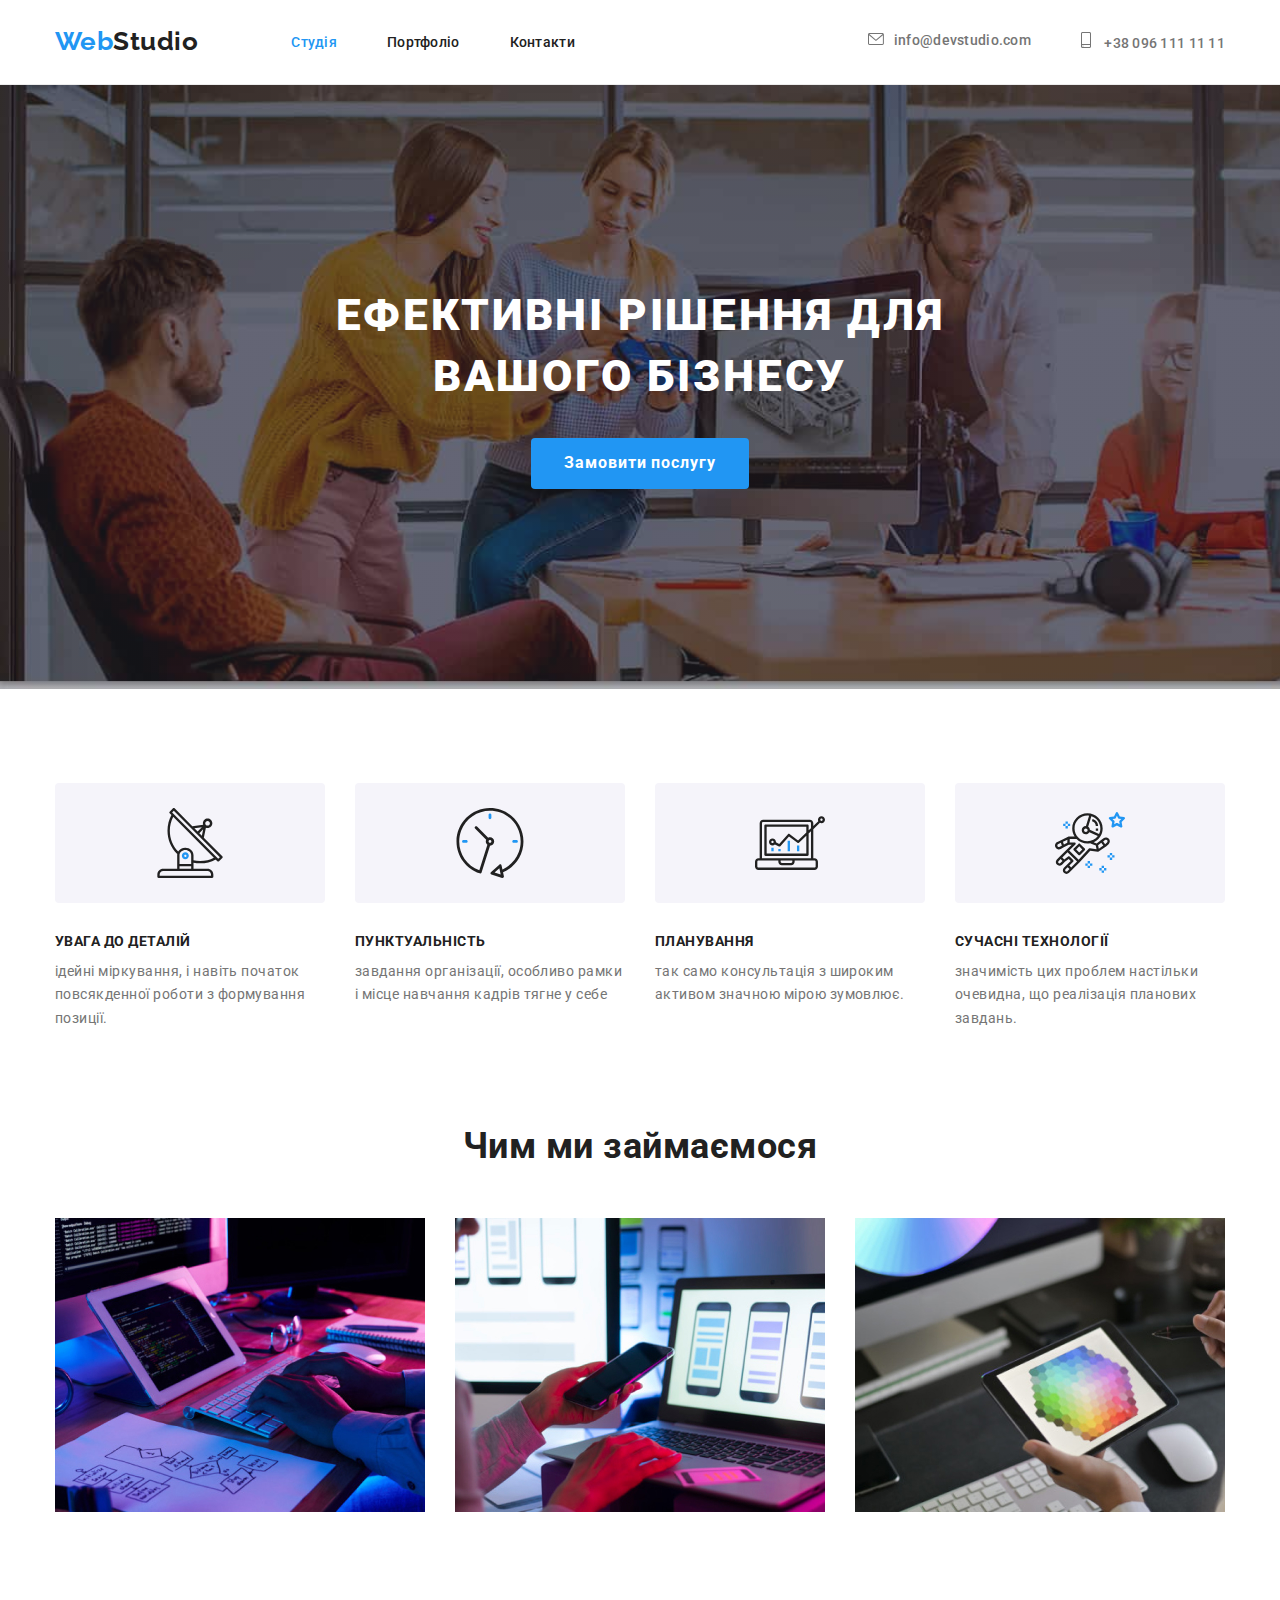
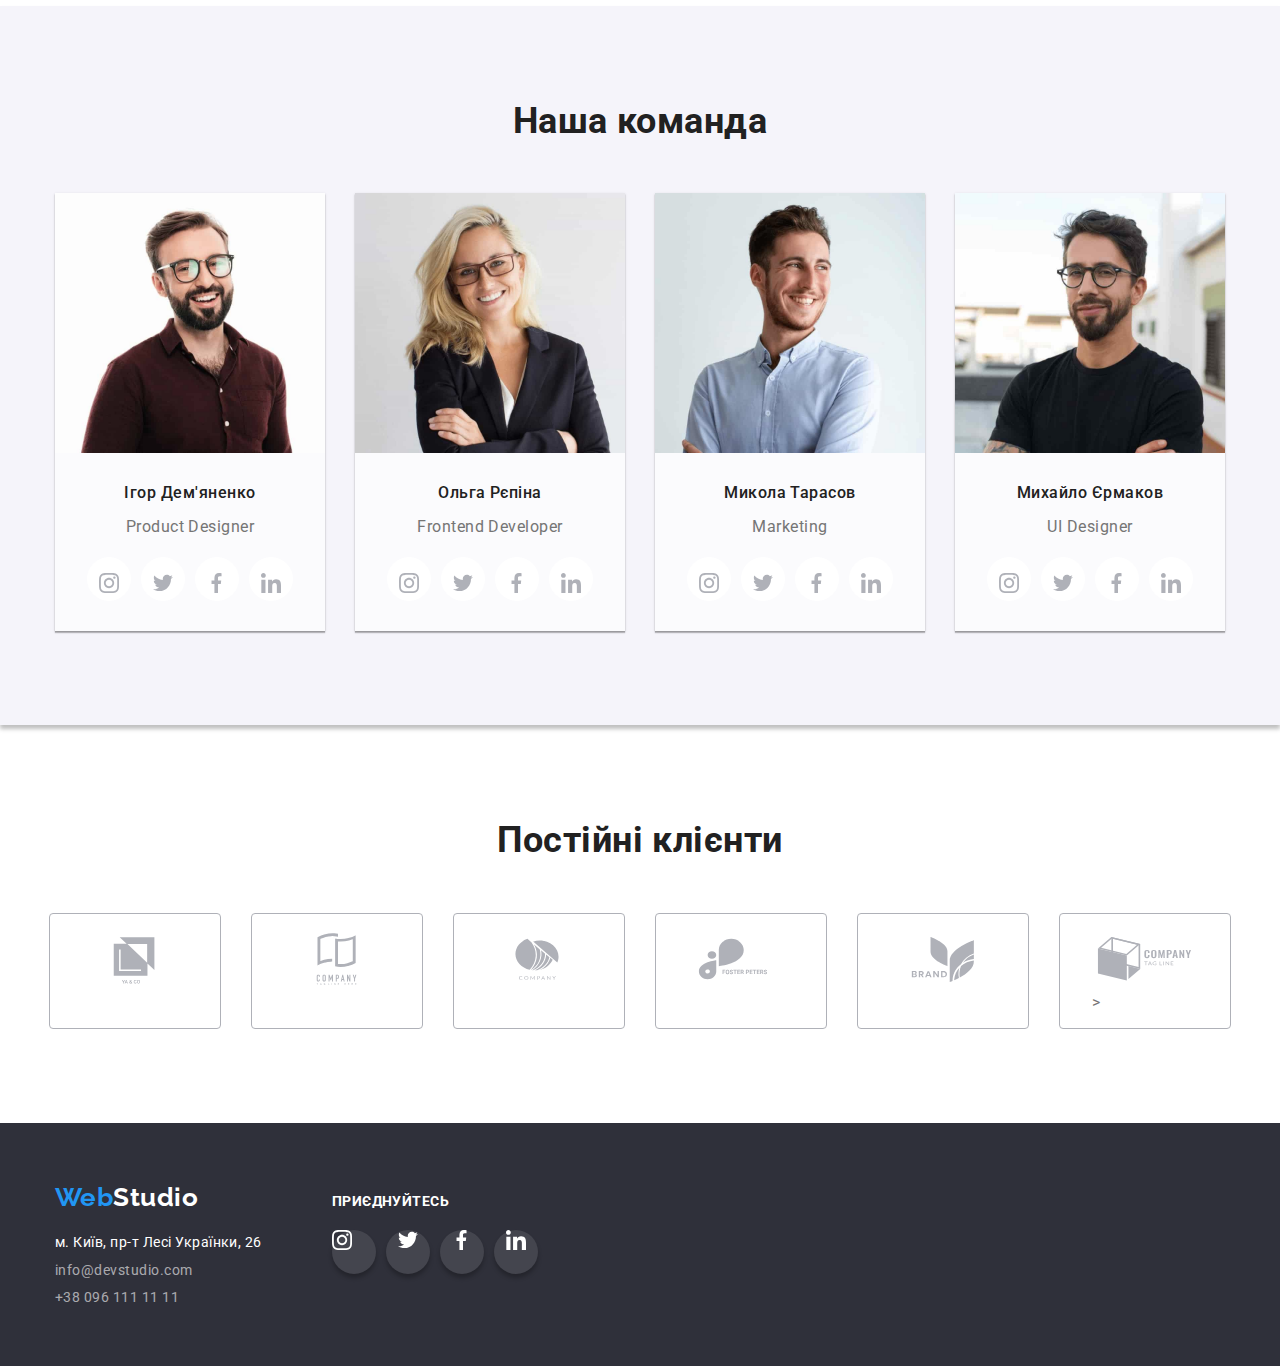
==== commit d5f44117: "correct-mistake" ====
--- a/index.html
+++ b/index.html
@@ -158,13 +158,13 @@
               <p class="work">Product Designer</p>
               <ul class="list icon-link">
                 <li class="link-li"><a  href=""> <svg  width="20" height="20" class="icon icon-instagram"> <use xlink:href="./images/symbol-defs.svg#icon-instagram "></use></svg> </a> </li>
-                <li clas="link-li"><a href=""> <svg  width="20" height="20" class="icon icon-twitter">
+                <li class="link-li"><a href=""> <svg  width="20" height="20" class="icon icon-twitter">
                   <use xlink:href="./images/symbol-defs.svg#icon-twitter "></use>
                 </svg> </a> </li>
-                <li clas="link-li"><a href=""> <svg  width="20" height="20" class="icon icon-facebook">
+                <li class="link-li"><a href=""> <svg  width="20" height="20" class="icon icon-facebook">
                     <use xlink:href="./images/symbol-defs.svg#icon-facebook "></use>
                   </svg></a></li>
-                <li clas="link-li"><a href=""> <svg  width="20" height="20" class="icon icon-linkedin">
+                <li class="link-li"><a href=""> <svg  width="20" height="20" class="icon icon-linkedin">
                     <use xlink:href="./images/symbol-defs.svg#icon-linkedin"></use>
                   </svg> </a></li>
               </ul>
@@ -181,16 +181,16 @@
               <h3 class="coworcer">Ольга Рєпіна</h3>
               <p class="work">Frontend Developer</p>
               <ul class="list icon-link">
-                <li clas="link-li"><a href=""> <svg  width="20"height="20" class="icon icon-instagram">
+                <li class="link-li"><a href=""> <svg  width="20"height="20" class="icon icon-instagram">
                       <use xlink:href="./images/symbol-defs.svg#icon-instagram "></use>
                     </svg></a> </li>
-                <li clas="link-li"><a href=""> <svg  width="20" height="20" class="icon icon-twitter">
+                <li class="link-li"><a href=""> <svg  width="20" height="20" class="icon icon-twitter">
                       <use xlink:href="./images/symbol-defs.svg#icon-twitter "></use>
                     </svg></a> </li>
-                <li clas="link-li"><a href=""> <svg  width="20" height="20" class="icon icon-facebook">
+                <li class="link-li"><a href=""> <svg  width="20" height="20" class="icon icon-facebook">
                       <use xlink:href="./images/symbol-defs.svg#icon-facebook "></use>
                     </svg></a></li>
-                <li clas="link-li"><a href=""> <svg  width="20" height="20" class="icon icon-linkedin">
+                <li class="link-li"><a href=""> <svg  width="20" height="20" class="icon icon-linkedin">
                       <use xlink:href="./images/symbol-defs.svg#icon-linkedin"></use>
                     </svg></a></li>
               </ul>
@@ -207,16 +207,16 @@
               <h3 class="coworcer">Микола Тарасов</h3>
               <p class="work">Marketing</p>
               <ul class="list icon-link">
-                <li clas="link-li"><a href=""> <svg  width="20" height="20" class="icon icon-instagram">
+                <li class="link-li"><a href=""> <svg  width="20" height="20" class="icon icon-instagram">
                       <use xlink:href="./images/symbol-defs.svg#icon-instagram "></use>
                     </svg> </a> </li>
-                <li clas="link-li"><a href=""> <svg  width="20" height="20" class="icon icon-twitter">
+                <li class="link-li"><a href=""> <svg  width="20" height="20" class="icon icon-twitter">
                       <use xlink:href="./images/symbol-defs.svg#icon-twitter "></use>
                     </svg></a> </li>
-                <li clas="link-li"><a href=""> <svg  width="20" height="20" class="icon icon-facebook">
+                <li class="link-li"><a href=""> <svg  width="20" height="20" class="icon icon-facebook">
                       <use xlink:href="./images/symbol-defs.svg#icon-facebook "></use>
                     </svg> </a></li>
-                <li clas="link-li"><a href=""> <svg width="20" height="20" class="icon icon-linkedin">
+                <li class="link-li"><a href=""> <svg width="20" height="20" class="icon icon-linkedin">
                       <use xlink:href="./images/symbol-defs.svg#icon-linkedin"></use>
                     </svg>  </a></li>
               </ul>
@@ -233,16 +233,16 @@
               <h3 class="coworcer">Михайло Єрмаков</h3>
               <p class="work">UI Designer</p>
               <ul class="list icon-link">
-                <li clas="link-li"><a href=""> <svg width="20" height="20" class="icon icon-instagram">
+                <li class="link-li"><a href=""> <svg width="20" height="20" class="icon icon-instagram">
                       <use xlink:href="./images/symbol-defs.svg#icon-instagram "></use>
                     </svg> </a> </li>
-                <li clas="link-li"><a href=""> <svg  width="20" height="20" class="icon icon-twitter">
+                <li class="link-li"><a href=""> <svg  width="20" height="20" class="icon icon-twitter">
                       <use xlink:href="./images/symbol-defs.svg#icon-twitter "></use>
                     </svg> </a> </li>
-                <li clas="link-li"><a href=""> <svg  width="20" height="20" class="icon icon-facebook">
+                <li class="link-li"><a href=""> <svg  width="20" height="20" class="icon icon-facebook">
                       <use xlink:href="./images/symbol-defs.svg#icon-facebook "></use>
                     </svg></a></li>
-                <li clas="link-li"><a href=""> <svg  width="20" height="20" class="icon icon-linkedin">
+                <li class="link-li"><a href=""> <svg  width="20" height="20" class="icon icon-linkedin">
                       <use xlink:href="./images/symbol-defs.svg#icon-linkedin"></use>
                     </svg></a></li>
               </ul>
--- a/styles-css/styles.css
+++ b/styles-css/styles.css
@@ -340,11 +340,15 @@
     padding-bottom: 30px ;
     background-color: var(--color-wite-transporet);
 }
-.link-li{
+.link-li {
  width: 44px;
  height: 44px;
- 
-}
+ background: var(--white-color);
+ border-radius: 50%;
+
+ }
+
+
 .icon-link {
     display: flex;
     justify-content: center;
@@ -355,13 +359,16 @@
    .icon {
    margin-top: 16px;
    fill: var(--background-icon);
-   background: var(--white-color);
-   background-size: 20px;
-   border-radius: 50%
-}
-    
-   .icon:hover,
-   .icon:focus{
+   background-position: center;
+   
+}  
+  .icon:hover,
+  .icon:focus {
+  fill: var(--white-color);
+  }
+    
+   .link-li:hover,
+   .link-li:focus{
     background: var(--accent-text);
     fill: var(--white-color);
    }
@@ -389,10 +396,13 @@
     }
 .icon-clients {
     fill: var(--background-icon);
+    background-position: center;
     
     }
     .item-clients:last-of-type{
-            margin-right: 0;}
+            margin-right: 0;
+            
+        }
     
     
         .icon-clients:hover,
@@ -453,18 +463,19 @@
     display: flex;
     align-items: baseline;
     }
-     .social-footer{
-    display:flex;
-    gap: 10px;
+     .social-footer {
+     display:flex;
+     gap: 10px;
+
      }
      .icon-social {
     width: 44px;
     height: 44px;
     border-radius: 50%;
     background-color: rgba(255, 255, 255, 0.1);
-    box-sizing: border-box;
     box-shadow: 0px 4px 4px rgba(0, 0, 0, 0.25);
-     }
+    }
+
     .social-link {
      margin-left: 70px;
     }
@@ -475,11 +486,13 @@
     }
     
     .icon-footer {
+    display: inline-block ;
     fill: var(--white-color);
-    }
-
-.icon-social:hover,
-.icon-social:focus {
+    
+     }
+
+  .icon-social:hover,
+  .icon-social:focus {
     background-color: var(--accent-battons-hover);
 }
 
@@ -545,11 +558,11 @@
 
 /* portfolio prodjekt */ 
 
-.project{
+.project {
     padding: 0;
     display: flex;
     flex-wrap: wrap;
-    gap: 30px ;
+    gap: 30px;
     
 }
  .project >.item-work {
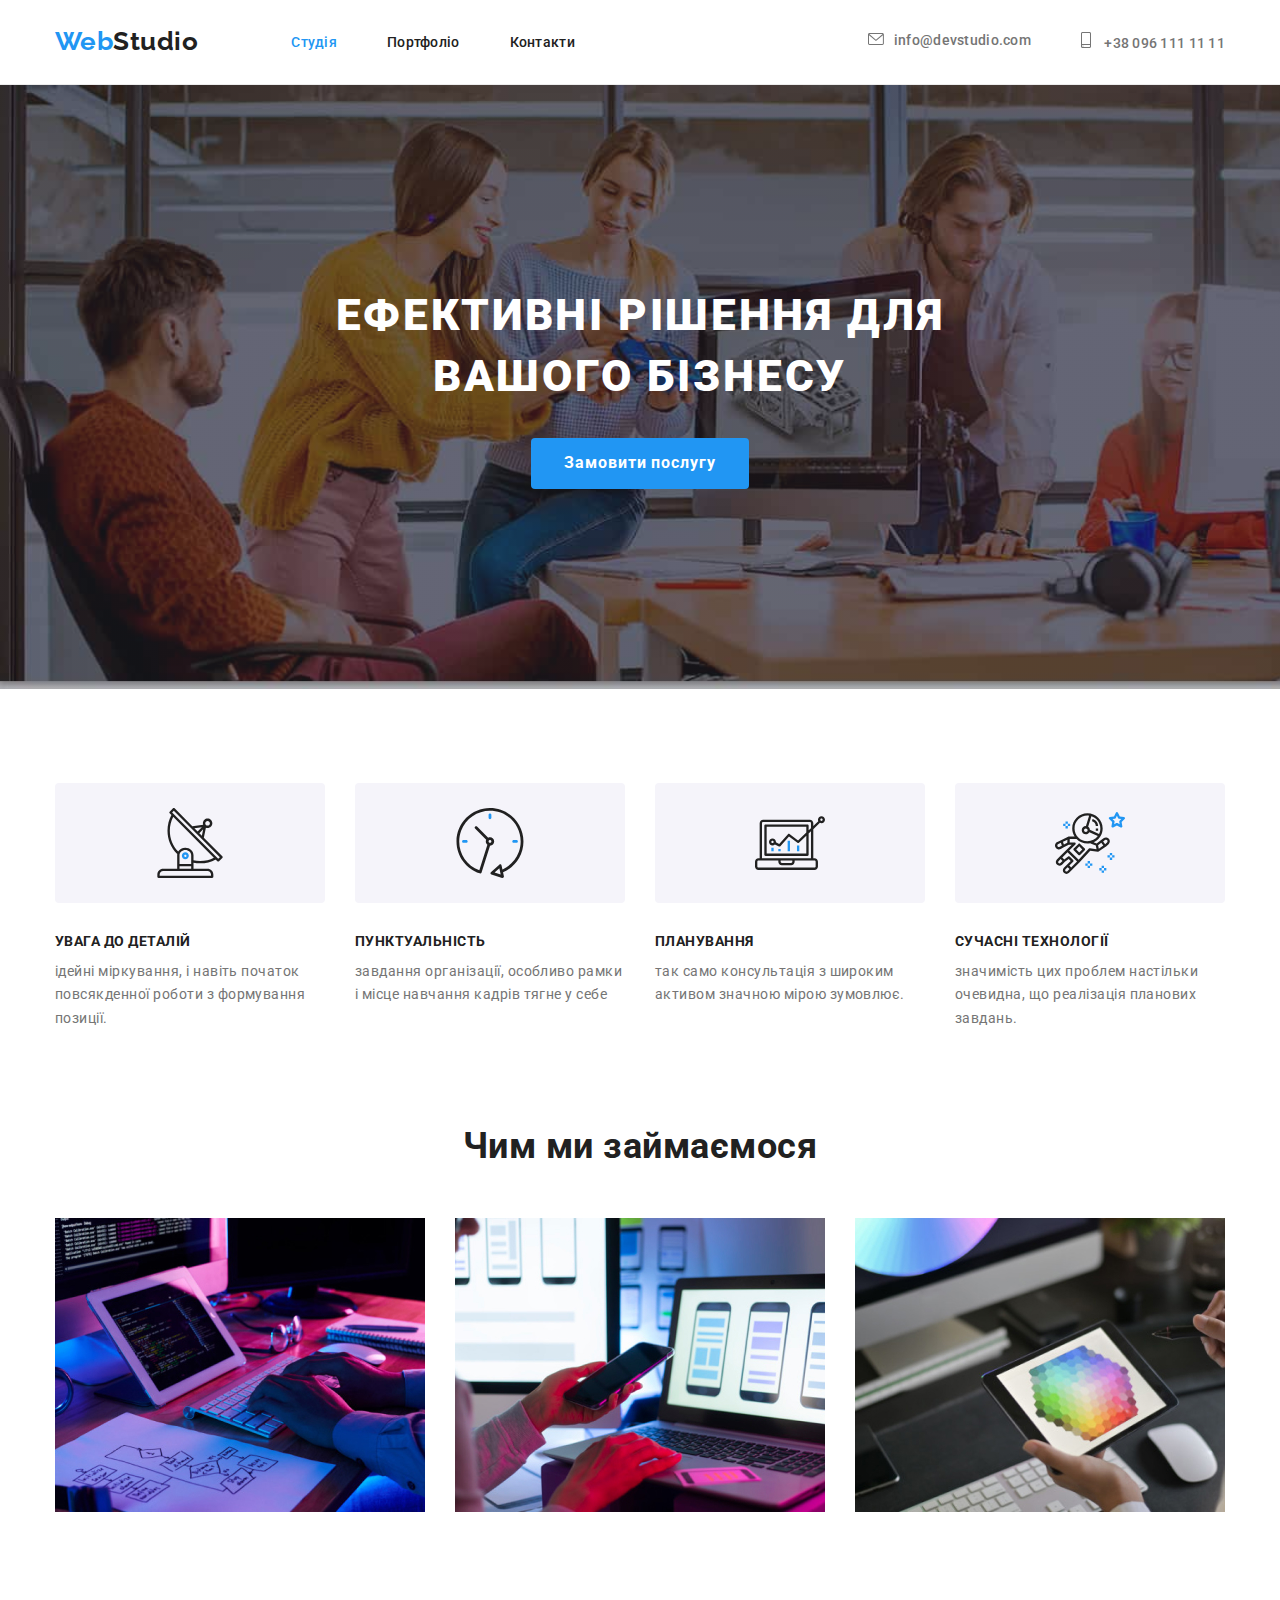
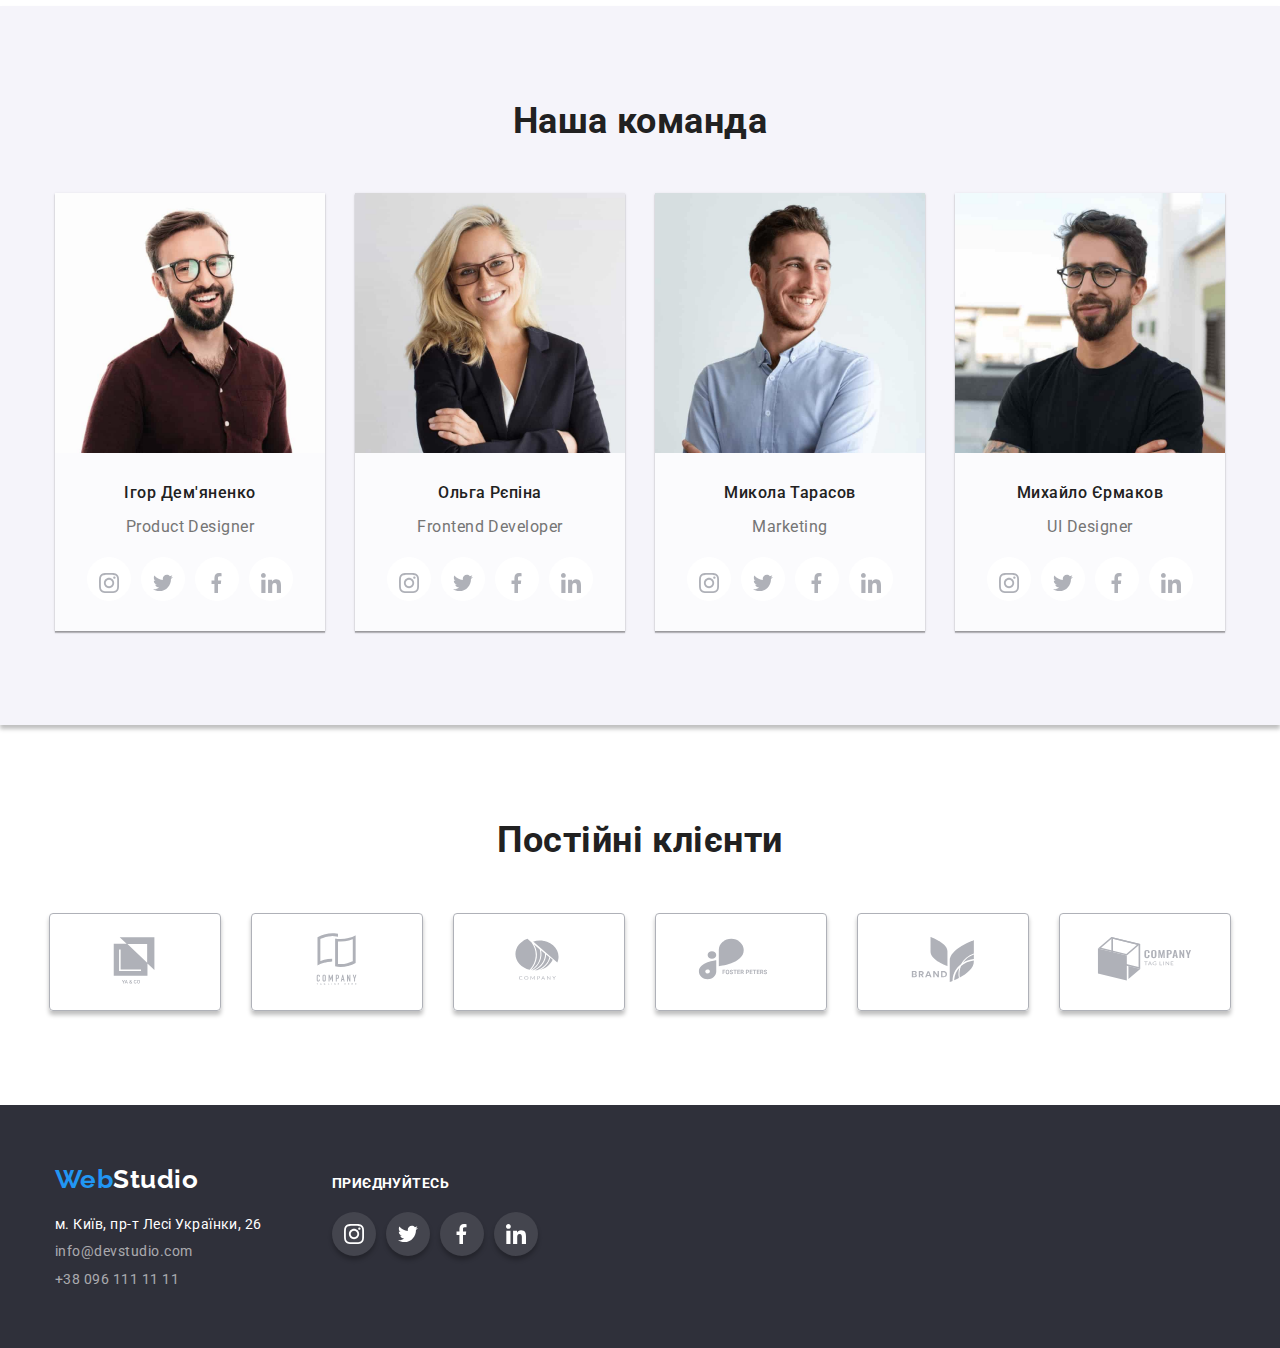
==== commit 44d74905: "last-correct" ====
--- a/index.html
+++ b/index.html
@@ -261,7 +261,7 @@
           <li class="item-clients"><a href=""><svg  width="106" height="60"class="icon-clients"><use xlink:href="./images/symbol-defs.svg#icon-company"></use> </svg></a> </li>
           <li class="item-clients"><a href=""><svg  width="106" height="60"class="icon-clients"><use xlink:href="./images/symbol-defs.svg#icon-fosterpeters"></use> </svg></a> </li>
           <li class="item-clients"><a href=""><svg  width="106" height="60" class="icon-clients"><use xlink:href="./images/symbol-defs.svg#icon-brend"></use></svg></a></li>
-          <li class="item-clients"><a href=""><svg  width="106" height="60"class="icon-clients"><use xlink:href="./images/symbol-defs.svg#icon-tagline"></use> </svg></a>></a> </li>
+          <li class="item-clients"><a href=""><svg  width="106" height="60"class="icon-clients"><use xlink:href="./images/symbol-defs.svg#icon-tagline"></use> </svg></a></a> </li>
         </ul>
         </div>
       </section>
@@ -301,9 +301,9 @@
       <div class="social-link">
         <h4 class="title-social">приєднуйтесь</h4>
         <ul class="social-footer list">
-          <li class="icon-social"> <a class="link-footer" href=""></a> <svg  width="20" height="20"  class="icon-footer icon-instagram">
+          <li class="icon-social"> <a class="link-footer" href=""><svg  width="20" height="20"  class="icon-footer icon-instagram">
               <use xlink:href="./images/symbol-defs.svg#icon-instagram "></use>
-            </svg><a></a></li>
+            </svg></a></li>
           <li class="icon-social"><a class="link-footer" href=""> <svg  width="20" height="20" class="icon-footer icon-twitter">
               <use xlink:href="./images/symbol-defs.svg#icon-twitter "></use>
             </svg></a></li>
--- a/styles-css/styles.css
+++ b/styles-css/styles.css
@@ -352,6 +352,7 @@
 .icon-link {
     display: flex;
     justify-content: center;
+    align-items: center;
     gap: 10px;
     margin-top: 16px;
     }
@@ -359,7 +360,7 @@
    .icon {
    margin-top: 16px;
    fill: var(--background-icon);
-   background-position: center;
+   
    
 }  
   .icon:hover,
@@ -385,6 +386,7 @@
 .our-clients{
    display: flex;
    justify-content: center;
+   align-items: center;
 }
  .item-clients {
     margin-right: 30px;
@@ -393,6 +395,7 @@
     fill: var(--background-icon);
     border: 1px solid var(--background-icon);
     padding: 16px 32px;
+    box-shadow :0px 4px 4px rgba(0, 0, 0, 0.25);
     }
 .icon-clients {
     fill: var(--background-icon);
@@ -468,22 +471,19 @@
      gap: 10px;
 
      }
-     .icon-social {
+    .social-link {
+     margin-left: 70px;
+    }
+    .link-footer{
+    justify-content: center;
+    display: flex;
+    align-items: center;
     width: 44px;
     height: 44px;
     border-radius: 50%;
     background-color: rgba(255, 255, 255, 0.1);
     box-shadow: 0px 4px 4px rgba(0, 0, 0, 0.25);
     }
-
-    .social-link {
-     margin-left: 70px;
-    }
-    .link-footer{
-    justify-content: center;
-    display: flex;
-    align-items: center;
-    }
     
     .icon-footer {
     display: inline-block ;
@@ -493,6 +493,7 @@
 
   .icon-social:hover,
   .icon-social:focus {
+    border-radius: 50%;
     background-color: var(--accent-battons-hover);
 }
 
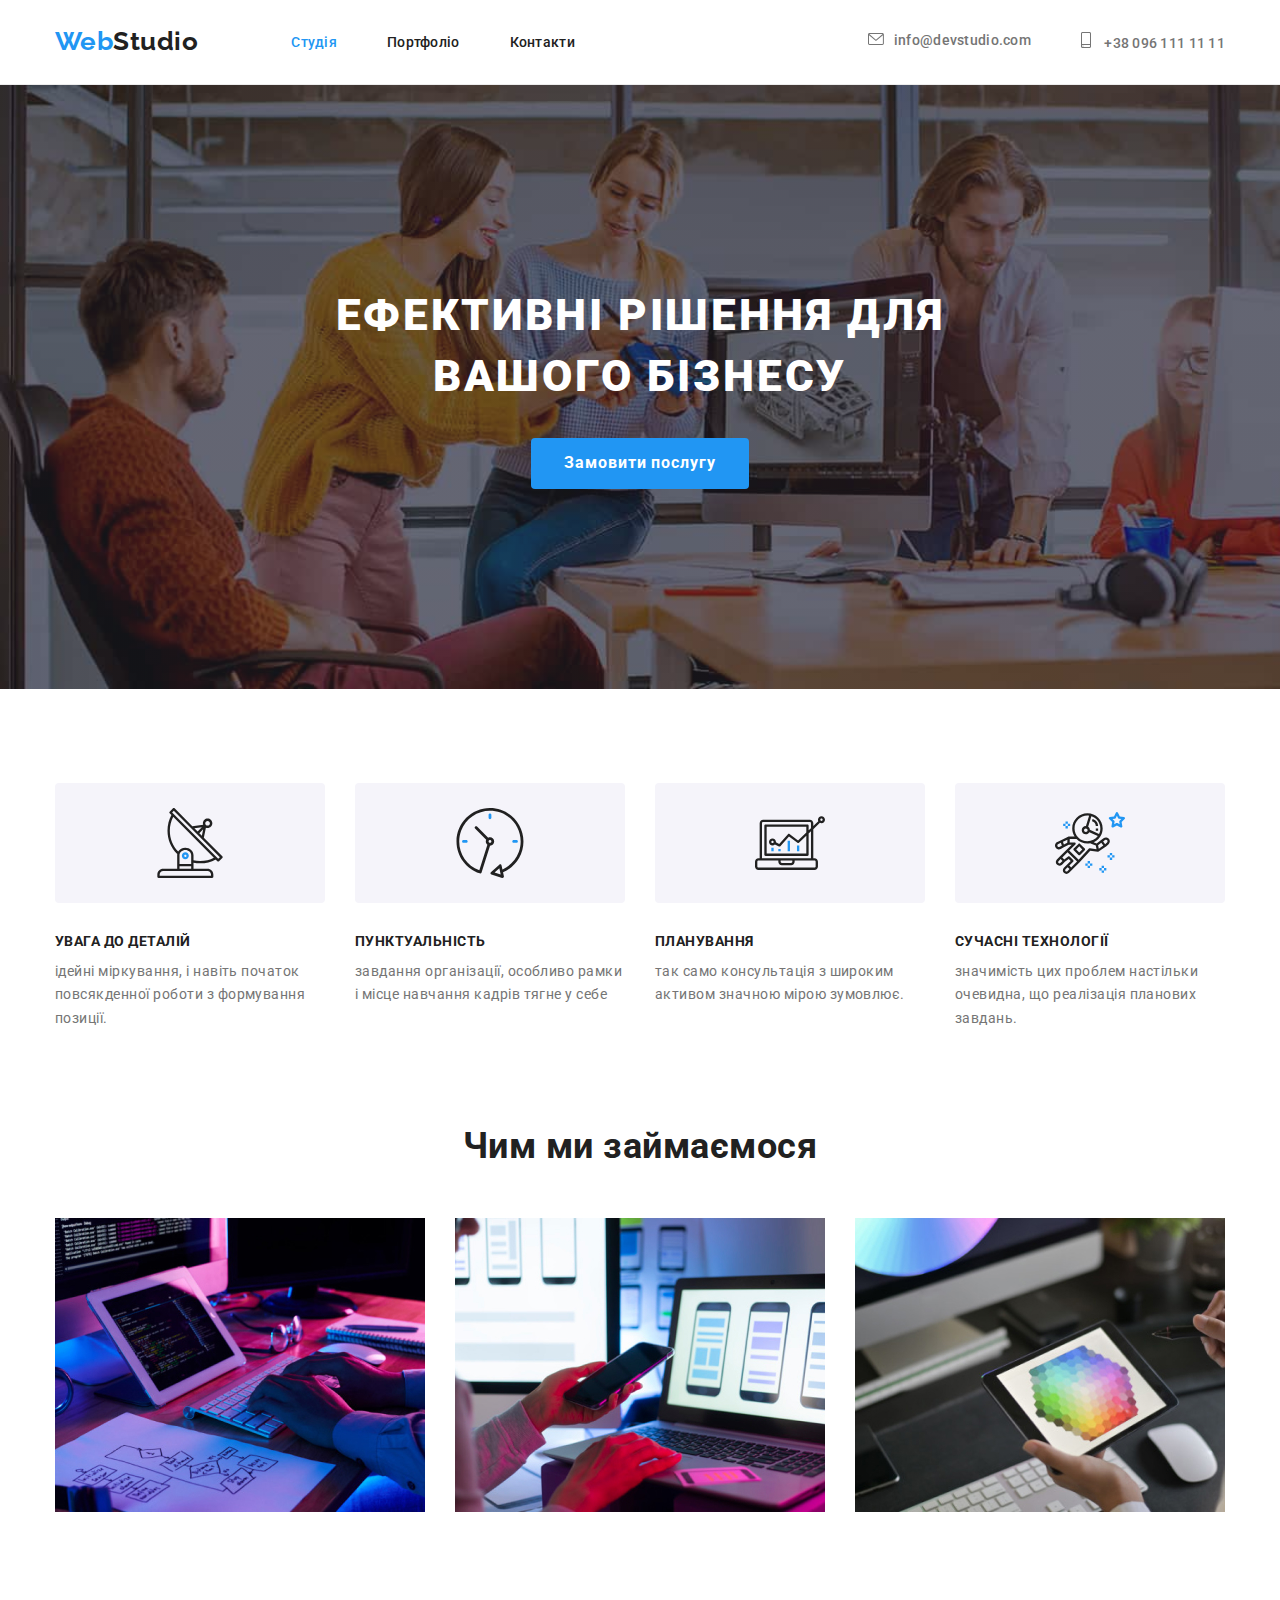
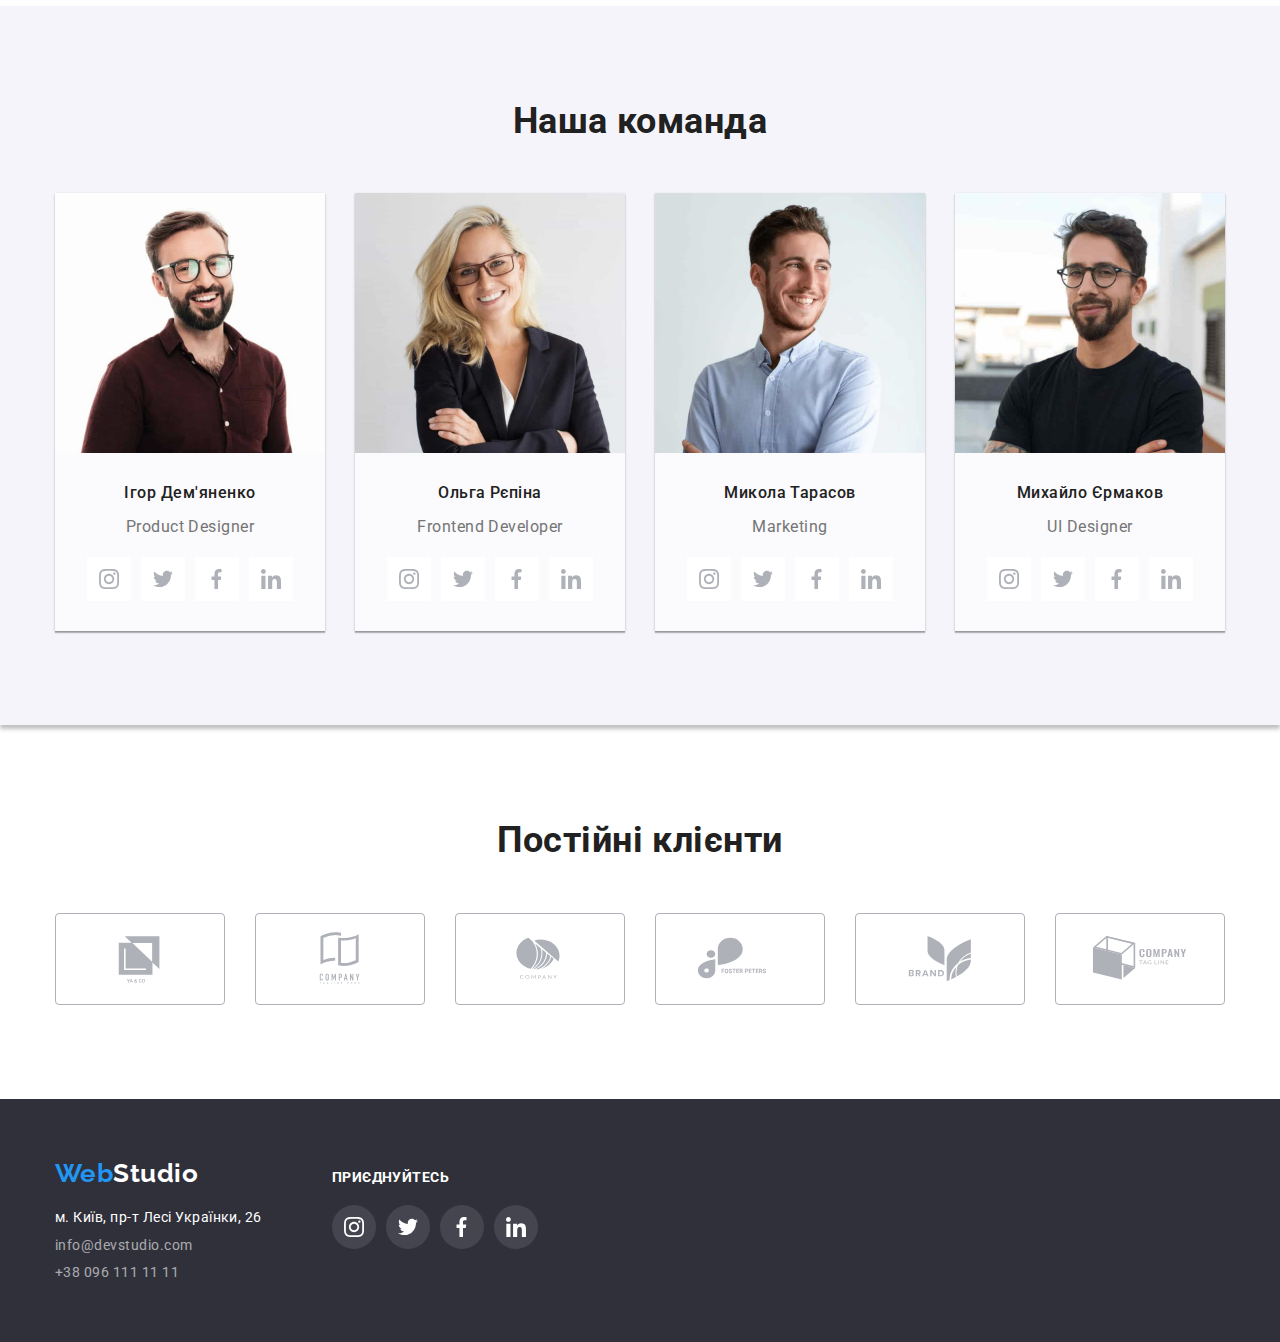
==== commit e1626193: "correct" ====
--- a/index.html
+++ b/index.html
@@ -157,14 +157,14 @@
               <h3 class="coworcer">Ігор Дем'яненко</h3>
               <p class="work">Product Designer</p>
               <ul class="list icon-link">
-                <li class="link-li"><a  href=""> <svg  width="20" height="20" class="icon icon-instagram"> <use xlink:href="./images/symbol-defs.svg#icon-instagram "></use></svg> </a> </li>
-                <li class="link-li"><a href=""> <svg  width="20" height="20" class="icon icon-twitter">
+                <li class="link-li"><a class="link-a" href=""> <svg  width="20" height="20" class="icon icon-instagram"> <use xlink:href="./images/symbol-defs.svg#icon-instagram "></use></svg> </a> </li>
+                <li class="link-li"><a class="link-a"href=""> <svg  width="20" height="20" class="icon icon-twitter">
                   <use xlink:href="./images/symbol-defs.svg#icon-twitter "></use>
                 </svg> </a> </li>
-                <li class="link-li"><a href=""> <svg  width="20" height="20" class="icon icon-facebook">
+                <li class="link-li"><a class="link-a" href=""> <svg  width="20" height="20" class="icon icon-facebook">
                     <use xlink:href="./images/symbol-defs.svg#icon-facebook "></use>
                   </svg></a></li>
-                <li class="link-li"><a href=""> <svg  width="20" height="20" class="icon icon-linkedin">
+                <li class="link-li"><a class="link-a" href=""> <svg  width="20" height="20" class="icon icon-linkedin">
                     <use xlink:href="./images/symbol-defs.svg#icon-linkedin"></use>
                   </svg> </a></li>
               </ul>
@@ -181,16 +181,16 @@
               <h3 class="coworcer">Ольга Рєпіна</h3>
               <p class="work">Frontend Developer</p>
               <ul class="list icon-link">
-                <li class="link-li"><a href=""> <svg  width="20"height="20" class="icon icon-instagram">
+                <li class="link-li"><a class="link-a" href=""> <svg  width="20"height="20" class="icon icon-instagram">
                       <use xlink:href="./images/symbol-defs.svg#icon-instagram "></use>
                     </svg></a> </li>
-                <li class="link-li"><a href=""> <svg  width="20" height="20" class="icon icon-twitter">
+                <li class="link-li"><a class="link-a" href=""> <svg  width="20" height="20" class="icon icon-twitter">
                       <use xlink:href="./images/symbol-defs.svg#icon-twitter "></use>
                     </svg></a> </li>
-                <li class="link-li"><a href=""> <svg  width="20" height="20" class="icon icon-facebook">
+                <li class="link-li"><a class="link-a" href=""> <svg  width="20" height="20" class="icon icon-facebook">
                       <use xlink:href="./images/symbol-defs.svg#icon-facebook "></use>
                     </svg></a></li>
-                <li class="link-li"><a href=""> <svg  width="20" height="20" class="icon icon-linkedin">
+                <li class="link-li"><a class="link-a" href=""> <svg  width="20" height="20" class="icon icon-linkedin">
                       <use xlink:href="./images/symbol-defs.svg#icon-linkedin"></use>
                     </svg></a></li>
               </ul>
@@ -207,16 +207,16 @@
               <h3 class="coworcer">Микола Тарасов</h3>
               <p class="work">Marketing</p>
               <ul class="list icon-link">
-                <li class="link-li"><a href=""> <svg  width="20" height="20" class="icon icon-instagram">
+                <li class="link-li"><a class="link-a" href=""> <svg  width="20" height="20" class="icon icon-instagram">
                       <use xlink:href="./images/symbol-defs.svg#icon-instagram "></use>
                     </svg> </a> </li>
-                <li class="link-li"><a href=""> <svg  width="20" height="20" class="icon icon-twitter">
+                <li class="link-li"><a class="link-a" href=""> <svg  width="20" height="20" class="icon icon-twitter">
                       <use xlink:href="./images/symbol-defs.svg#icon-twitter "></use>
                     </svg></a> </li>
-                <li class="link-li"><a href=""> <svg  width="20" height="20" class="icon icon-facebook">
+                <li class="link-li"><a class="link-a"  href=""> <svg  width="20" height="20" class="icon icon-facebook">
                       <use xlink:href="./images/symbol-defs.svg#icon-facebook "></use>
                     </svg> </a></li>
-                <li class="link-li"><a href=""> <svg width="20" height="20" class="icon icon-linkedin">
+                <li class="link-li"><a class="link-a" href=""> <svg width="20" height="20" class="icon icon-linkedin">
                       <use xlink:href="./images/symbol-defs.svg#icon-linkedin"></use>
                     </svg>  </a></li>
               </ul>
@@ -233,16 +233,16 @@
               <h3 class="coworcer">Михайло Єрмаков</h3>
               <p class="work">UI Designer</p>
               <ul class="list icon-link">
-                <li class="link-li"><a href=""> <svg width="20" height="20" class="icon icon-instagram">
+                <li class="link-li"><a class="link-a"  href=""> <svg width="20" height="20" class="icon icon-instagram">
                       <use xlink:href="./images/symbol-defs.svg#icon-instagram "></use>
                     </svg> </a> </li>
-                <li class="link-li"><a href=""> <svg  width="20" height="20" class="icon icon-twitter">
+                <li class="link-li"><a class="link-a" href=""> <svg  width="20" height="20" class="icon icon-twitter">
                       <use xlink:href="./images/symbol-defs.svg#icon-twitter "></use>
                     </svg> </a> </li>
-                <li class="link-li"><a href=""> <svg  width="20" height="20" class="icon icon-facebook">
+                <li class="link-li"><a class="link-a" href=""> <svg  width="20" height="20" class="icon icon-facebook">
                       <use xlink:href="./images/symbol-defs.svg#icon-facebook "></use>
                     </svg></a></li>
-                <li class="link-li"><a href=""> <svg  width="20" height="20" class="icon icon-linkedin">
+                <li class="link-li"><a class="link-a" href=""> <svg  width="20" height="20" class="icon icon-linkedin">
                       <use xlink:href="./images/symbol-defs.svg#icon-linkedin"></use>
                     </svg></a></li>
               </ul>
@@ -256,12 +256,12 @@
         <div class="conteiner">
         <h2 class="  section-title">Постійні клієнти</h2>
         <ul class="list our-clients" >
-          <li class="item-clients"><a href=""><svg  width="106" height="60"  class ="icon-clients"><use xlink:href="./images/symbol-defs.svg#icon-yoco"></use></svg></a></li>
-          <li class="item-clients"><a href=""><svg  width="106" height="60"class="icon-clients"> <use xlink:href="./images/symbol-defs.svg#icon-taglinhere"></use></svg></a></li>
-          <li class="item-clients"><a href=""><svg  width="106" height="60"class="icon-clients"><use xlink:href="./images/symbol-defs.svg#icon-company"></use> </svg></a> </li>
-          <li class="item-clients"><a href=""><svg  width="106" height="60"class="icon-clients"><use xlink:href="./images/symbol-defs.svg#icon-fosterpeters"></use> </svg></a> </li>
-          <li class="item-clients"><a href=""><svg  width="106" height="60" class="icon-clients"><use xlink:href="./images/symbol-defs.svg#icon-brend"></use></svg></a></li>
-          <li class="item-clients"><a href=""><svg  width="106" height="60"class="icon-clients"><use xlink:href="./images/symbol-defs.svg#icon-tagline"></use> </svg></a></a> </li>
+          <li class="item-clients"><a class="a-icon" href=""><svg  width="106" height="60"  class ="icon-clients"><use xlink:href="./images/symbol-defs.svg#icon-yoco"></use></svg></a></li>
+          <li class="item-clients"><a class="a-icon" href=""><svg  width="106" height="60"class="icon-clients"> <use xlink:href="./images/symbol-defs.svg#icon-taglinhere"></use></svg></a></li>
+          <li class="item-clients"><a class="a-icon" href=""><svg  width="106" height="60"class="icon-clients"><use xlink:href="./images/symbol-defs.svg#icon-company"></use> </svg></a> </li>
+          <li class="item-clients"><a class="a-icon"  href=""><svg  width="106" height="60"class="icon-clients"><use xlink:href="./images/symbol-defs.svg#icon-fosterpeters"></use> </svg></a> </li>
+          <li class="item-clients"><a class="a-icon" href=""><svg  width="106" height="60" class="icon-clients"><use xlink:href="./images/symbol-defs.svg#icon-brend"></use></svg></a></li>
+          <li class="item-clients"><a class="a-icon" href=""><svg  width="106" height="60"class="icon-clients"><use xlink:href="./images/symbol-defs.svg#icon-tagline"></use> </svg></a></a> </li>
         </ul>
         </div>
       </section>
--- a/styles-css/styles.css
+++ b/styles-css/styles.css
@@ -129,6 +129,10 @@
     margin-right: 10px;
   }
  
+  .contacts {
+    display: flex;
+    align-items: center;
+  }
 .contact-nav { 
     display: flex;
     margin-left: auto;
@@ -168,7 +172,7 @@
 
 /* hero */
 .hero {
-    background-image:linear-gradient( rgba(47, 48, 58, 0.4),rgba(47, 48, 58, 0.4)) , url("../images/heroimg.jpg") ;
+    background-image:linear-gradient( rgba(47, 48, 58, 0.4),rgba(47, 48, 58, 0.4)) , url("../images/heroimg.gpg.jpg") ;
     background-repeat: no-repeat;
     background-size: cover;
     margin: auto;
@@ -329,12 +333,15 @@
     line-height: 1.2;
     margin-bottom: 10px;
 }
-  .coworcer .work {
+.coworcer .work {
   font-weight: 400;
   font-size: 16px;
   line-height: 1.2;
-  
-  }
+}
+
+.work {
+    margin-bottom: 16px;
+}
 .text-worker{
     padding-top: 30px;
     padding-bottom: 30px ;
@@ -343,80 +350,80 @@
 .link-li {
  width: 44px;
  height: 44px;
- background: var(--white-color);
- border-radius: 50%;
-
- }
-
+ background: var(--white-color) ;
+}
 
 .icon-link {
     display: flex;
     justify-content: center;
     align-items: center;
     gap: 10px;
-    margin-top: 16px;
-    }
+    
+}
+
+.link-a {
+    width: 100%;
+    height: 100%;
+    display: flex;
+    justify-content: center;
+    align-items: center;
+}
  
-   .icon {
-   margin-top: 16px;
+.link-a {
    fill: var(--background-icon);
-   
-   
 }  
-  .icon:hover,
-  .icon:focus {
+
+.link-a:hover,
+.link-a:focus {
   fill: var(--white-color);
-  }
-    
-   .link-li:hover,
-   .link-li:focus{
-    background: var(--accent-text);
-    fill: var(--white-color);
-   }
+  color: var(--white-color);
+  border-radius: 50%;
+  background: var(--accent-text);
+}
   
    
-    
-    
+  
+   
 /* our-clients */
 .section-clients {
     padding-top: 94px;
     padding-bottom: 94px;
 }
-
 .our-clients{
    display: flex;
    justify-content: center;
    align-items: center;
-}
- .item-clients {
-    margin-right: 30px;
+   gap: 30px;
+}
+.icon-clients {
+    fill: var(--background-icon);
+}
+.item-clients {
+    width: 170px;
+    height: 92px;
     border-radius: 4px;
     border: 1px solid var(--background-icon);
     fill: var(--background-icon);
     border: 1px solid var(--background-icon);
-    padding: 16px 32px;
-    box-shadow :0px 4px 4px rgba(0, 0, 0, 0.25);
-    }
-.icon-clients {
-    fill: var(--background-icon);
-    background-position: center;
-    
-    }
-    .item-clients:last-of-type{
-            margin-right: 0;
-            
-        }
-    
-    
-        .icon-clients:hover,
-        .icon-clients:focus {
-          fill: #2196F3 ;
-        }
-        .item-clients:hover ,
-        .item-clients:focus {
-        border: 1px solid #2196F3;
-        }
-    
+}
+.a-icon {
+    width:100%;
+    height: 100%;
+    display: flex;
+    align-items: center;
+    justify-content: center;
+}
+    
+.a-icon:hover ,
+.a-icon:focus {
+ border: 1px solid #2196F3;
+}
+
+.icon-clients:hover ,
+.icon-clients:focus {
+fill: #2196F3;
+}
+  
     
 /* footer */
 
@@ -482,7 +489,7 @@
     height: 44px;
     border-radius: 50%;
     background-color: rgba(255, 255, 255, 0.1);
-    box-shadow: 0px 4px 4px rgba(0, 0, 0, 0.25);
+    
     }
     
     .icon-footer {
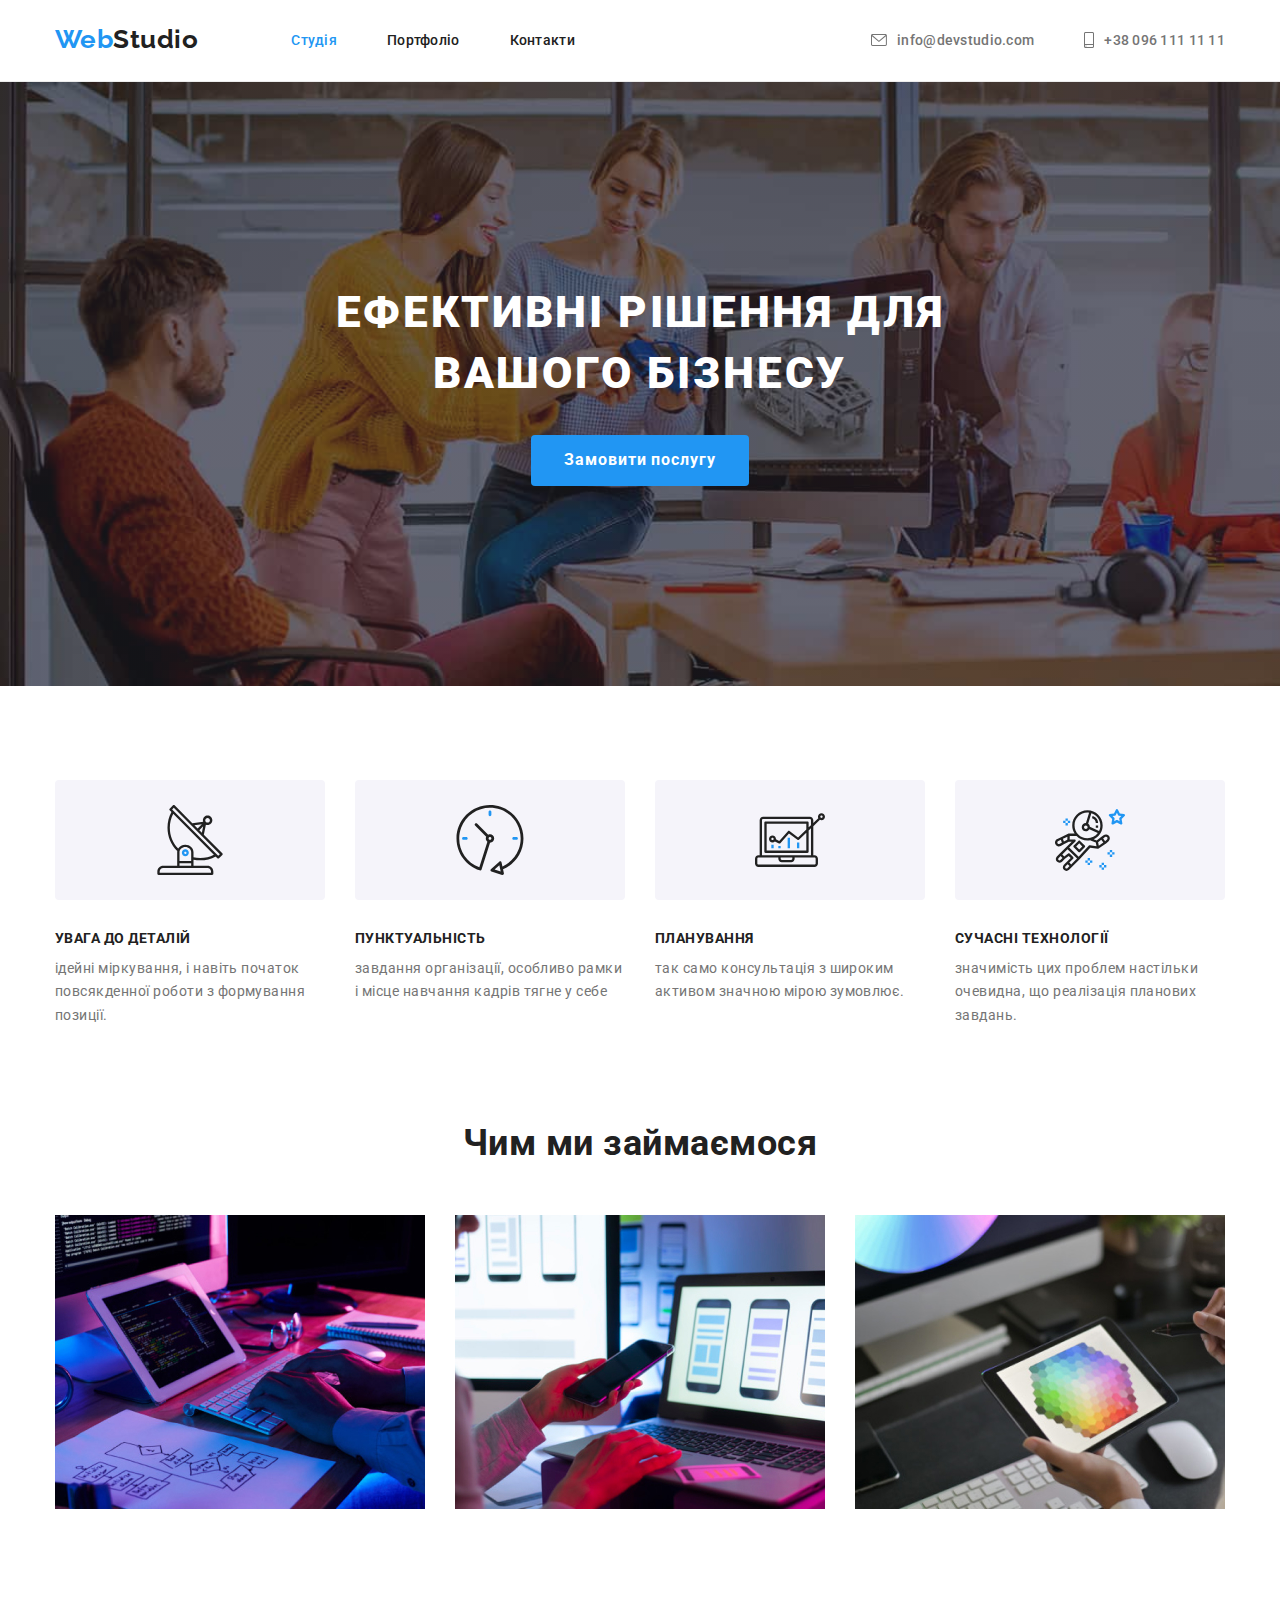
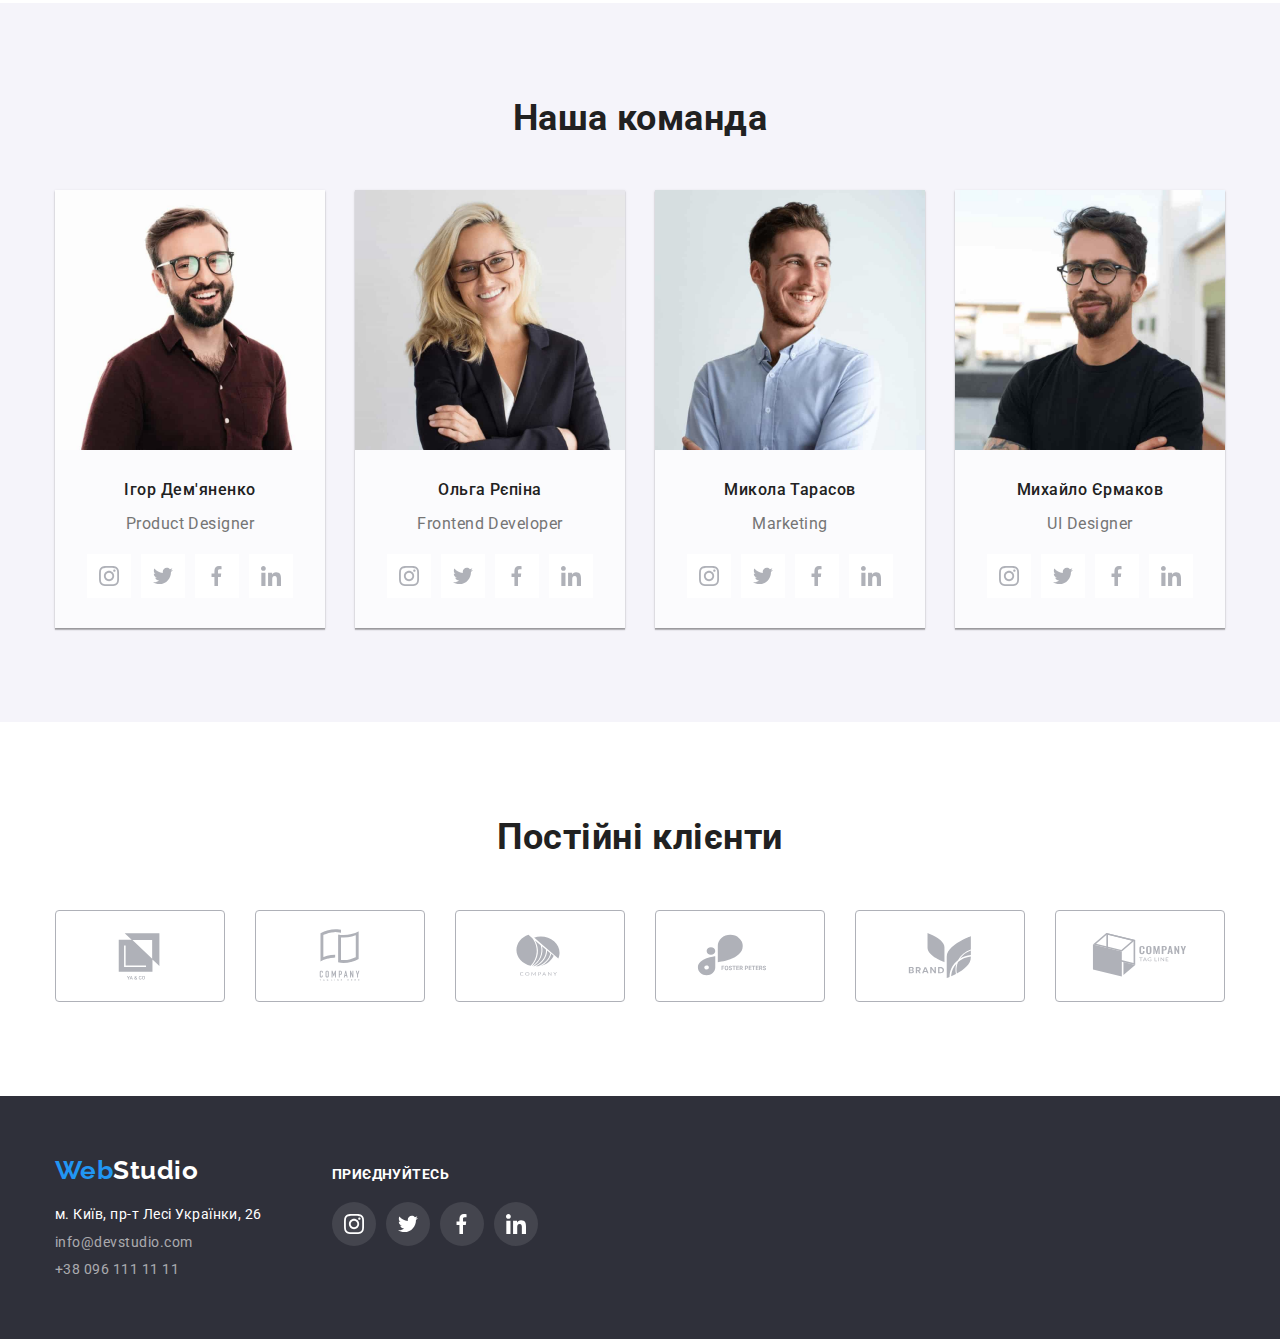
==== commit 04a308da: "new" ====
--- a/index.html
+++ b/index.html
@@ -36,12 +36,12 @@
           </nav>
           <ul class="contact-nav list">
             <li class="contact-wrap">
-              <a href="mailto:info@devstudio.com" class="contacts"> <svg  width="16"height="12" class="icon-contacts">
+              <a class="contacts" href="mailto:info@devstudio.com"> <svg  width="16"height="12" class="icon-contacts">
                 <use xlink:href="./images/symbol-defs.svg#icon-envelope"></use>
               </svg>info@devstudio.com </a>
             </li>
             <li class="contact-wrap">
-              <a href="tel:+380961111111" class="contacts"> <svg width="10" height="16"class="icon-contacts">
+              <a class="contacts" href="tel:+380961111111"> <svg width="10" height="16"class="icon-contacts">
                 <use xlink:href="./images/symbol-defs.svg#icon-smartphone">
               </svg> +38 096 111 11 11</a>
             </li>
--- a/styles-css/styles.css
+++ b/styles-css/styles.css
@@ -123,9 +123,7 @@
     } 
    
     /* contact-nav */
-    
-
-  .icon-contacts {
+.icon-contacts {
     margin-right: 10px;
   }
  
@@ -141,14 +139,15 @@
   .contact-wrap:first-of-type { 
     margin-right:50px;
 }
- .icon-contacts{
+ .icon-contacts {
 fill: currentColor;
  }
- .contact-wrap:hover svg{
+ .contact-wrap:hover svg ,
+ .contact-wrap:focus svg{
     fill: var(--accent-text);
  }
 .contact-wrap .contacts {
-    display: block;
+    display: flex;
     padding-top: 32px;
     padding-bottom: 32px;
     margin-right:0 ;
@@ -304,7 +303,6 @@
     padding-top: 94px;
     padding-bottom: 94px;
     background-color: var(--background-second-color);
-    box-shadow: 0px 4px 4px rgba(0, 0, 0, 0.25);
 }
 .employees {
     display: flex;
@@ -401,10 +399,6 @@
 .item-clients {
     width: 170px;
     height: 92px;
-    border-radius: 4px;
-    border: 1px solid var(--background-icon);
-    fill: var(--background-icon);
-    border: 1px solid var(--background-icon);
 }
 .a-icon {
     width:100%;
@@ -412,17 +406,21 @@
     display: flex;
     align-items: center;
     justify-content: center;
-}
-    
+    border: 1px solid var(--background-icon);
+    border-radius: 4px;
+}
+    
+.a-icon:hover .icon-clients ,
+.a-icon:focus .icon-clients {
+    fill: #2196F3;
+}
 .a-icon:hover ,
-.a-icon:focus {
- border: 1px solid #2196F3;
-}
-
-.icon-clients:hover ,
-.icon-clients:focus {
-fill: #2196F3;
-}
+.a-aicon:focus {
+     border: 1px solid #2196F3;
+    border-radius: 4px;
+}
+
+
   
     
 /* footer */
@@ -485,29 +483,26 @@
     justify-content: center;
     display: flex;
     align-items: center;
+
     width: 44px;
     height: 44px;
     border-radius: 50%;
     background-color: rgba(255, 255, 255, 0.1);
-    
-    }
-    
-    .icon-footer {
+}
+.icon-footer {
     display: inline-block ;
     fill: var(--white-color);
-    
-     }
-
-  .icon-social:hover,
-  .icon-social:focus {
+}
+
+  .link-footer:hover,
+  .link-footer:focus {
     border-radius: 50%;
     background-color: var(--accent-battons-hover);
 }
-
-    
-    .title-social {
+.title-social {
     display: inline-block;
     margin-bottom: 20px;
+
     font-family: Roboto;
     font-weight: 700;
     color: var(--white-color);
